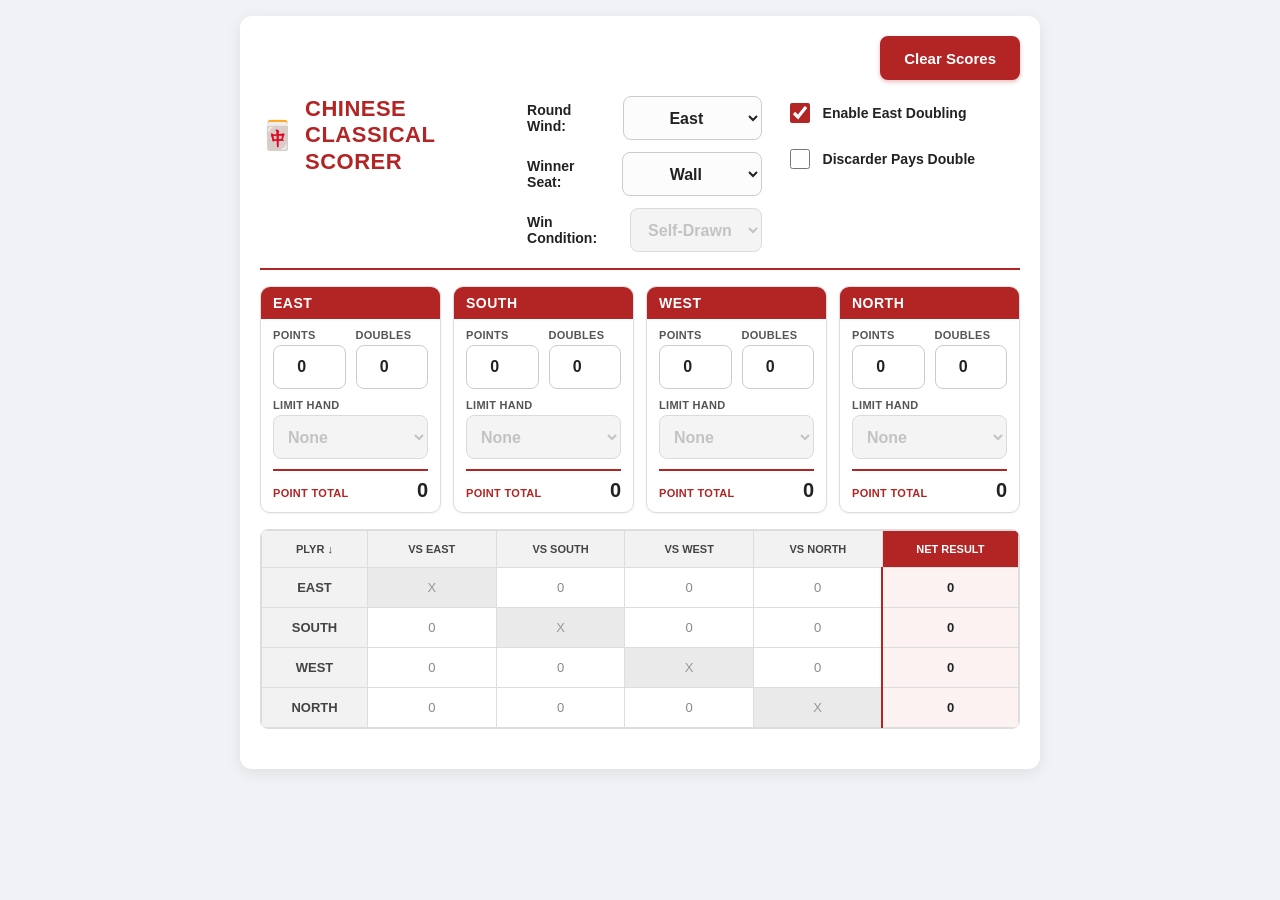
==== chinese_classical_scoring_worksheet_dynamic.html @ 3f1a3c1c "Win Condition: always visible, uniform size, enabled only with a winner - The Win Condition select i" ====
<!DOCTYPE html>
<html lang="en">
<head>
    <meta charset="UTF-8">
    <meta name="viewport" content="width=device-width, initial-scale=1.0, viewport-fit=cover">
    <title>Chinese Classical Mahjong Scorer</title>
    <style>
    *, *:before, *:after {
        box-sizing: border-box;
    }

    body {
        font-family: -apple-system, BlinkMacSystemFont, 'Segoe UI', Roboto, Helvetica, Arial, sans-serif;
        margin: 0;
        padding: clamp(8px, 3vw, 16px);
        color: #222;
        background-color: #f0f2f5;
        -webkit-text-size-adjust: 100%;
    }

    /* Fluid container */
    .app-container {
        max-width: 800px;
        margin: 0 auto;
        background: #fff;
        padding: clamp(12px, 4vw, 20px);
        border-radius: 12px;
        box-shadow: 0 4px 16px rgba(0,0,0,0.08);
    }

    .header {
        display: flex;
        flex-direction: column;
        border-bottom: 2px solid #b32424;
        padding-bottom: 16px;
        margin-bottom: 16px;
    }

    .title-grid-table {
        display: flex;
        align-items: center;
        margin-bottom: 16px;
    }

    .title-icon {
        font-size: 28px;
        padding-right: 10px;
        line-height: 1;
    }

    .title-line1 {
        font-size: clamp(18px, 5vw, 22px);
        color: #b32424;
        text-transform: uppercase;
        letter-spacing: 0.5px;
        font-weight: 800;
        line-height: 1.2;
    }

    .meta-inputs {
        display: grid;
        grid-template-columns: 1fr;
        gap: 16px;
        font-size: 14px;
        font-weight: bold;
    }

    .meta-group {
        display: flex;
        flex-direction: column;
        gap: 12px;
    }

    .meta-item {
        display: flex;
        align-items: center;
        justify-content: space-between;
        gap: 10px;
    }

    .meta-checkbox-label {
        display: flex;
        align-items: center;
        gap: 10px;
        cursor: pointer;
        user-select: none;
        padding: 4px 0;
    }
    
    /* Enlarge checkboxes for mobile touch */
    input[type="checkbox"] {
        width: 20px;
        height: 20px;
        accent-color: #b32424;
    }

    /* 44px min-height for iOS touch targets */
    .meta-select {
        border: 1px solid #ccc;
        width: 140px;
        height: 44px;
        background: #fcfcfc;
        font-weight: bold;
        text-align: center;
        font-size: 16px; /* 16px prevents iOS auto-zoom */
        border-radius: 8px;
        color: #222;
    }

    .meta-select:disabled { background: #f0f0f0; color: #aaa; cursor: not-allowed; }

    .hidden-element {
        display: none !important;
    }

    /* Per-seat scoring groups (mini points + doubles + limit hand) */
    .scores-container {
        display: grid;
        grid-template-columns: 1fr;   /* phones: one card per row */
        gap: 12px;
        margin-bottom: 16px;
    }

    .seat-scorer {
        background: #fff;
        border: 1px solid #ddd;
        border-radius: 10px;
        overflow: hidden;
        box-shadow: 0 1px 3px rgba(0,0,0,0.05);
    }

    .seat-scorer-head {
        background: #b32424;
        color: #fff;
        font-weight: 800;
        text-transform: uppercase;
        letter-spacing: 0.5px;
        font-size: 14px;
        padding: 8px 12px;
    }
    .seat-scorer.is-winner .seat-scorer-head { background: #8a1a1a; }
    .seat-scorer.is-winner .seat-scorer-head::after {
        content: " \1F3C6 WINNER";
        font-size: 11px;
        font-weight: 700;
        opacity: 0.9;
    }

    .seat-body {
        padding: 10px 12px;
        display: flex;
        flex-direction: column;
        gap: 10px;
    }

    .fields-row { display: flex; gap: 10px; }
    .fields-row .seat-field { flex: 1; }

    .seat-field { display: flex; flex-direction: column; gap: 4px; }
    .seat-field label {
        font-size: 11px;
        font-weight: bold;
        text-transform: uppercase;
        color: #555;
        letter-spacing: 0.3px;
    }

    .num-input, .num-select {
        height: 44px;
        border: 1px solid #ccc;
        border-radius: 8px;
        background: #fff;
        font-size: 16px; /* 16px+ prevents iOS auto-zoom */
        font-weight: bold;
        color: #222;
        padding: 0 10px;
        width: 100%;
    }
    .num-input { text-align: center; }
    .num-select:disabled { background: #f0f0f0; color: #aaa; cursor: not-allowed; }

    .seat-total {
        display: flex;
        justify-content: space-between;
        align-items: baseline;
        border-top: 2px solid #b32424;
        padding-top: 8px;
    }
    .seat-total span {
        font-size: 11px;
        font-weight: bold;
        text-transform: uppercase;
        color: #b32424;
        letter-spacing: 0.3px;
    }
    .seat-total strong { font-size: 20px; color: #222; }
    .seat-total strong.capped { color: #b32424; }

    /* Table responsive wrapper */
    .table-responsive {
        width: 100%;
        overflow-x: auto;
        -webkit-overflow-scrolling: touch;
        margin-bottom: 20px;
        border-radius: 8px;
        border: 1px solid #ddd;
    }

    table {
        width: 100%;
        min-width: 360px; /* Ensures it doesn't crush too small on tiny phones */
        border-collapse: collapse;
        font-size: 13px;
    }

    th, td {
        border: 1px solid #ddd;
        text-align: center;
        padding: 12px 4px;
    }

    th {
        background-color: #f2f2f2;
        font-weight: bold;
        color: #444;
        font-size: 11px;
        text-transform: uppercase;
    }

    td:first-child {
        background-color: #f2f2f2;
        font-weight: bold;
        width: 14%;
        color: #444;
    }

    .pay-col { width: 17%; }

    .net-col {
        background-color: #fdf2f2;
        font-weight: bold;
        width: 18%;
        border-left: 2px solid #b32424;
    }

    th.net-col {
        background-color: #b32424 !important;
        color: #fff;
        border-left: none;
    }

    .diagonal {
        background-color: #eaeaea !important;
        color: #999;
    }

    .pos-val { color: #2e7d32; font-weight: bold; }
    .neg-val { color: #c62828; font-weight: bold; }
    .zero-val { color: #888; }

    .action-bar {
        display: flex;
        justify-content: flex-end;
        margin-bottom: 16px;
    }

    .btn {
        background: #b32424;
        color: #fff;
        border: none;
        padding: 0 24px;
        height: 44px;
        font-weight: bold;
        border-radius: 8px;
        cursor: pointer;
        font-size: 15px;
        box-shadow: 0 2px 4px rgba(179, 36, 36, 0.3);
    }
    .btn:active { background: #911d1d; transform: translateY(1px); }

    /* Phone: turn the payout matrix into stacked per-player cards */
    @media (max-width: 560px) {
        .table-responsive {
            overflow-x: visible;
            border: none;
            border-radius: 0;
            margin-bottom: 16px;
        }

        table { display: block; min-width: 0; border: none; font-size: 15px; }
        thead { display: none; }
        tbody { display: block; }

        tr {
            display: block;
            background: #fff;
            border: 1px solid #ddd;
            border-radius: 10px;
            margin-bottom: 14px;
            overflow: hidden;
            box-shadow: 0 1px 3px rgba(0,0,0,0.05);
        }

        /* Player name becomes the card header */
        td.player-name {
            display: block;
            width: 100%;
            text-align: left;
            background-color: #b32424;
            color: #fff;
            font-size: 15px;
            font-weight: 800;
            text-transform: uppercase;
            letter-spacing: 0.5px;
            padding: 10px 14px;
        }
        td.player-name::before { content: none; }

        /* Each value: label on the left, amount on the right */
        td {
            display: flex;
            justify-content: space-between;
            align-items: baseline;
            gap: 12px;
            width: 100%;
            text-align: right;
            padding: 11px 14px;
            border: none;
            border-bottom: 1px solid #eee;
            font-size: 16px;
            font-weight: bold;
        }
        td::before {
            content: attr(data-label);
            color: #666;
            font-weight: bold;
            text-transform: uppercase;
            font-size: 12px;
            letter-spacing: 0.3px;
            text-align: left;
        }

        /* The self/diagonal "X" cell adds no info in card view */
        td.diagonal { display: none; }

        /* Emphasize the NET row at the bottom of each card */
        td.net-col {
            width: 100%;
            background-color: #fdf2f2;
            border-left: none;
            border-bottom: none;
            border-top: 2px solid #b32424;
            font-size: 18px;
        }
        td.net-col::before { color: #b32424; }
    }

    /* Desktop overrides */
    @media (min-width: 650px) {
        .meta-inputs { grid-template-columns: 1fr 1fr; gap: 24px; }
        .scores-container { grid-template-columns: 1fr 1fr; }
        .header { flex-direction: row; align-items: flex-start; }
        .title-grid-table { margin-bottom: 0; }
    }

    /* Wide screens: all four seat scorers in one row */
    @media (min-width: 1000px) {
        .scores-container { grid-template-columns: repeat(4, 1fr); }
    }
    </style>
</head>
<body>

<div class="app-container">
    <div class="action-bar">
        <button class="btn" onclick="resetForm()">Clear Scores</button>
    </div>

    <div class="header">
        <div class="title-grid-table">
            <div class="title-icon">🀄</div>
            <div class="title-line1">Chinese Classical<br>Scorer</div>
        </div>
        
        <div class="meta-inputs">
            <!-- Selectors -->
            <div class="meta-group">
                <div class="meta-item">Round Wind:
                    <select class="meta-select" id="round-wind" onchange="calculateScores()">
                        <option value="EAST">East</option>
                        <option value="SOUTH">South</option>
                        <option value="WEST">West</option>
                        <option value="NORTH">North</option>
                    </select>
                </div>
                <div class="meta-item">Winner Seat:
                    <select class="meta-select" id="winner-seat" onchange="handleWinnerChange()">
                        <option value="NONE">Wall</option>
                        <option value="EAST">East</option>
                        <option value="SOUTH">South</option>
                        <option value="WEST">West</option>
                        <option value="NORTH">North</option>
                    </select>
                </div>
                <div class="meta-item" id="wincond-container">Win Condition:
                    <select class="meta-select" id="win-condition" onchange="calculateScores()" disabled>
                        <!-- Populated by JS: Self-Drawn + each possible discarder -->
                    </select>
                </div>
            </div>

            <!-- Rules Customizers -->
            <div class="meta-group">
                <label class="meta-checkbox-label">
                    <input type="checkbox" id="rule-east-doubling" checked onchange="calculateScores()">
                    Enable East Doubling
                </label>
                <label class="meta-checkbox-label">
                    <input type="checkbox" id="rule-discarder-pays-double" onchange="calculateScores()">
                    Discarder Pays Double
                </label>
            </div>
        </div>
    </div>
    
    <div class="scores-container">
        <!-- One scoring group per seat. Enter Points + Doubles, or pick a Limit Hand
             (winner only). Point Total is computed per Chinese Classical rules. -->
        <div class="seat-scorer" id="scorer-EAST">
            <div class="seat-scorer-head">EAST</div>
            <div class="seat-body">
                <div class="fields-row">
                    <div class="seat-field">
                        <label for="mini-EAST">Points</label>
                        <input type="number" class="num-input" id="mini-EAST" value="0" min="0" inputmode="numeric" oninput="calculateScores()" onfocus="this.select()">
                    </div>
                    <div class="seat-field">
                        <label for="doubles-EAST">Doubles</label>
                        <input type="number" class="num-input" id="doubles-EAST" value="0" min="0" max="10" inputmode="numeric" oninput="calculateScores()" onfocus="this.select()">
                    </div>
                </div>
                <div class="seat-field">
                    <label for="limit-EAST">Limit Hand</label>
                    <select class="num-select" id="limit-EAST" onchange="calculateScores()" disabled>
                        <option value="0">None</option>
                        <option value="150">Blessing of Earth (150)</option>
                        <option value="300">Blessing of Heaven (300)</option>
                        <option value="300">Three Big Dragons (300)</option>
                        <option value="300">Thirteen Orphans (300)</option>
                        <option value="300">Four Big Winds (300)</option>
                        <option value="300">Nine Gates (300)</option>
                    </select>
                </div>
                <div class="seat-total"><span>Point Total</span><strong id="total-EAST">0</strong></div>
            </div>
        </div>

        <div class="seat-scorer" id="scorer-SOUTH">
            <div class="seat-scorer-head">SOUTH</div>
            <div class="seat-body">
                <div class="fields-row">
                    <div class="seat-field">
                        <label for="mini-SOUTH">Points</label>
                        <input type="number" class="num-input" id="mini-SOUTH" value="0" min="0" inputmode="numeric" oninput="calculateScores()" onfocus="this.select()">
                    </div>
                    <div class="seat-field">
                        <label for="doubles-SOUTH">Doubles</label>
                        <input type="number" class="num-input" id="doubles-SOUTH" value="0" min="0" max="10" inputmode="numeric" oninput="calculateScores()" onfocus="this.select()">
                    </div>
                </div>
                <div class="seat-field">
                    <label for="limit-SOUTH">Limit Hand</label>
                    <select class="num-select" id="limit-SOUTH" onchange="calculateScores()" disabled>
                        <option value="0">None</option>
                        <option value="150">Blessing of Earth (150)</option>
                        <option value="300">Blessing of Heaven (300)</option>
                        <option value="300">Three Big Dragons (300)</option>
                        <option value="300">Thirteen Orphans (300)</option>
                        <option value="300">Four Big Winds (300)</option>
                        <option value="300">Nine Gates (300)</option>
                    </select>
                </div>
                <div class="seat-total"><span>Point Total</span><strong id="total-SOUTH">0</strong></div>
            </div>
        </div>

        <div class="seat-scorer" id="scorer-WEST">
            <div class="seat-scorer-head">WEST</div>
            <div class="seat-body">
                <div class="fields-row">
                    <div class="seat-field">
                        <label for="mini-WEST">Points</label>
                        <input type="number" class="num-input" id="mini-WEST" value="0" min="0" inputmode="numeric" oninput="calculateScores()" onfocus="this.select()">
                    </div>
                    <div class="seat-field">
                        <label for="doubles-WEST">Doubles</label>
                        <input type="number" class="num-input" id="doubles-WEST" value="0" min="0" max="10" inputmode="numeric" oninput="calculateScores()" onfocus="this.select()">
                    </div>
                </div>
                <div class="seat-field">
                    <label for="limit-WEST">Limit Hand</label>
                    <select class="num-select" id="limit-WEST" onchange="calculateScores()" disabled>
                        <option value="0">None</option>
                        <option value="150">Blessing of Earth (150)</option>
                        <option value="300">Blessing of Heaven (300)</option>
                        <option value="300">Three Big Dragons (300)</option>
                        <option value="300">Thirteen Orphans (300)</option>
                        <option value="300">Four Big Winds (300)</option>
                        <option value="300">Nine Gates (300)</option>
                    </select>
                </div>
                <div class="seat-total"><span>Point Total</span><strong id="total-WEST">0</strong></div>
            </div>
        </div>

        <div class="seat-scorer" id="scorer-NORTH">
            <div class="seat-scorer-head">NORTH</div>
            <div class="seat-body">
                <div class="fields-row">
                    <div class="seat-field">
                        <label for="mini-NORTH">Points</label>
                        <input type="number" class="num-input" id="mini-NORTH" value="0" min="0" inputmode="numeric" oninput="calculateScores()" onfocus="this.select()">
                    </div>
                    <div class="seat-field">
                        <label for="doubles-NORTH">Doubles</label>
                        <input type="number" class="num-input" id="doubles-NORTH" value="0" min="0" max="10" inputmode="numeric" oninput="calculateScores()" onfocus="this.select()">
                    </div>
                </div>
                <div class="seat-field">
                    <label for="limit-NORTH">Limit Hand</label>
                    <select class="num-select" id="limit-NORTH" onchange="calculateScores()" disabled>
                        <option value="0">None</option>
                        <option value="150">Blessing of Earth (150)</option>
                        <option value="300">Blessing of Heaven (300)</option>
                        <option value="300">Three Big Dragons (300)</option>
                        <option value="300">Thirteen Orphans (300)</option>
                        <option value="300">Four Big Winds (300)</option>
                        <option value="300">Nine Gates (300)</option>
                    </select>
                </div>
                <div class="seat-total"><span>Point Total</span><strong id="total-NORTH">0</strong></div>
            </div>
        </div>
    </div>

    <div class="table-responsive">
        <table>
            <thead>
            <tr>
                <th>Plyr ↓</th>
                <th class="pay-col">vs EAST</th>
                <th class="pay-col">vs SOUTH</th>
                <th class="pay-col">vs WEST</th>
                <th class="pay-col">vs NORTH</th>
                <th class="net-col">NET RESULT</th>
            </tr>
            </thead>
            <tbody>
            <tr id="row-EAST">
                <td class="player-name">EAST</td>
                <td class="diagonal" data-label="vs East">X</td>
                <td id="cell-EAST-SOUTH" data-label="vs South">0</td>
                <td id="cell-EAST-WEST" data-label="vs West">0</td>
                <td id="cell-EAST-NORTH" data-label="vs North">0</td>
                <td class="net-col" id="net-EAST" data-label="Net Result">0</td>
            </tr>
            <tr id="row-SOUTH">
                <td class="player-name">SOUTH</td>
                <td id="cell-SOUTH-EAST" data-label="vs East">0</td>
                <td class="diagonal" data-label="vs South">X</td>
                <td id="cell-SOUTH-WEST" data-label="vs West">0</td>
                <td id="cell-SOUTH-NORTH" data-label="vs North">0</td>
                <td class="net-col" id="net-SOUTH" data-label="Net Result">0</td>
            </tr>
            <tr id="row-WEST">
                <td class="player-name">WEST</td>
                <td id="cell-WEST-EAST" data-label="vs East">0</td>
                <td id="cell-WEST-SOUTH" data-label="vs South">0</td>
                <td class="diagonal" data-label="vs West">X</td>
                <td id="cell-WEST-NORTH" data-label="vs North">0</td>
                <td class="net-col" id="net-WEST" data-label="Net Result">0</td>
            </tr>
            <tr id="row-NORTH">
                <td class="player-name">NORTH</td>
                <td id="cell-NORTH-EAST" data-label="vs East">0</td>
                <td id="cell-NORTH-SOUTH" data-label="vs South">0</td>
                <td id="cell-NORTH-WEST" data-label="vs West">0</td>
                <td class="diagonal" data-label="vs North">X</td>
                <td class="net-col" id="net-NORTH" data-label="Net Result">0</td>
            </tr>
            </tbody>
        </table>
    </div>
</div>

<script>
const seats = ['EAST', 'SOUTH', 'WEST', 'NORTH'];

// --- Chinese Classical scoring ---------------------------------------------
// Source: mahjong_reference_compendium_6.html, "Scoring Reference Sheet".
//   Point Total = Points x 2^Doubles               (5a)
//   Point Total = Limit Points + Points             (5b, limit hands)
//   Point Limit cap: 1000 for East, 500 for others (6)
// All hand points (base win, bonuses, etc.) are tallied by hand into the Points box.

function intVal(id) {
    return parseInt(document.getElementById(id).value) || 0;
}

// Returns { total, capped } — the seat's final Point Total fed into settlement.
function computePointTotal(seat, winner) {
    const points = intVal(`mini-${seat}`);
    const doubles = intVal(`doubles-${seat}`);
    const limitPts = (seat === winner) ? intVal(`limit-${seat}`) : 0;

    let total = (limitPts > 0)
        ? limitPts + points                // 5b
        : points * Math.pow(2, doubles);   // 5a

    const cap = (seat === 'EAST') ? 1000 : 500; // rule 6
    const capped = total > cap;
    return { total: Math.min(total, cap), capped: capped };
}

// The Limit Hand dropdown is available only for the winning seat.
function updateWinnerScoringUI() {
    const winner = document.getElementById('winner-seat').value;
    seats.forEach(seat => {
        const limitSel = document.getElementById(`limit-${seat}`);
        const scorer = document.getElementById(`scorer-${seat}`);
        if (seat === winner) {
            limitSel.disabled = false;
            scorer.classList.add('is-winner');
        } else {
            limitSel.disabled = true;
            limitSel.value = '0';
            scorer.classList.remove('is-winner');
        }
    });
}

// Win Condition options: Self-Drawn, or a discard by any seat except the winner.
// Always visible and the same size as the selects above it; only selectable
// once a winner has been chosen.
function updateWinConditionDropdown() {
    const winner = document.getElementById('winner-seat').value;
    const select = document.getElementById('win-condition');
    const current = select.value;
    select.innerHTML = '';

    const sd = document.createElement('option');
    sd.value = 'SELFDRAW';
    sd.innerText = 'Self-Drawn';
    select.appendChild(sd);

    if (winner !== 'NONE') {
        seats.forEach(seat => {
            if (seat !== winner) {
                const opt = document.createElement('option');
                opt.value = seat;
                opt.innerText = seat.charAt(0) + seat.slice(1).toLowerCase() + ' Discarded';
                select.appendChild(opt);
            }
        });
    }

    // Keep the prior choice if still valid, otherwise default to Self-Drawn.
    const valid = Array.prototype.some.call(select.options, o => o.value === current);
    select.value = valid ? current : 'SELFDRAW';

    // Selectable only when there is a winner.
    select.disabled = (winner === 'NONE');
}

function handleWinnerChange() {
    updateWinnerScoringUI();
    updateWinConditionDropdown();
    calculateScores();
}

function calculateScores() {
    const winner = document.getElementById('winner-seat').value;

    // Win Condition encodes both the win type and (for a discard win) the discarder.
    const winCondition = (winner === 'NONE') ? 'SELFDRAW' : document.getElementById('win-condition').value;
    const isSelfDraw = (winCondition === 'SELFDRAW');
    const discarder = isSelfDraw ? '' : winCondition;

    const eastDoublingEnabled = document.getElementById('rule-east-doubling').checked;
    const discarderPaysDoubleEnabled = document.getElementById('rule-discarder-pays-double').checked;

    // Each seat's Point Total is computed from its mini points / doubles / limit hand,
    // then used by the settlement matrix exactly as the raw score was before.
    const baseScores = {};
    seats.forEach(seat => {
        const { total, capped } = computePointTotal(seat, winner);
        baseScores[seat] = total;

        const totalEl = document.getElementById(`total-${seat}`);
        if (totalEl) {
            totalEl.innerText = total;
            totalEl.classList.toggle('capped', capped);
            totalEl.title = capped ? 'Capped at the point limit' : '';
        }
    });

    const matrix = {
        EAST:  { EAST: 0, SOUTH: 0, WEST: 0, NORTH: 0 },
        SOUTH: { EAST: 0, SOUTH: 0, WEST: 0, NORTH: 0 },
        WEST:  { EAST: 0, SOUTH: 0, WEST: 0, NORTH: 0 },
        NORTH: { EAST: 0, SOUTH: 0, WEST: 0, NORTH: 0 }
    };

    seats.forEach(p1 => {
        seats.forEach(p2 => {
            if (p1 === p2) return; 
            if (p1 === winner) return; 

            // Scenario A: P2 is the Winner
            if (p2 === winner) {
                let baseWinValue = baseScores[winner];
                
                if (isSelfDraw) {
                    let payout = baseWinValue;
                    if (eastDoublingEnabled && (p1 === 'EAST' || p2 === 'EAST')) {
                        payout *= 2;
                    }
                    matrix[p1][p2] = -payout;
                    matrix[p2][p1] = payout;
                } else {
                    if (discarderPaysDoubleEnabled) {
                        if (p1 === discarder) {
                            let payout = baseWinValue * 2;
                            if (eastDoublingEnabled && (p1 === 'EAST' || p2 === 'EAST')) {
                                payout *= 2; 
                            }
                            matrix[p1][p2] = -payout;
                            matrix[p2][p1] = payout;
                        } else {
                            matrix[p1][p2] = 0;
                        }
                    } else {
                        let payout = baseWinValue;
                        if (eastDoublingEnabled && (p1 === 'EAST' || p2 === 'EAST')) {
                            payout *= 2;
                        }
                        matrix[p1][p2] = -payout;
                        matrix[p2][p1] = payout;
                    }
                }
            } 
            
            // Scenario B: Both are Non-Winners
            else if (p2 !== winner) {
                if (baseScores[p1] > baseScores[p2]) {
                    let diff = baseScores[p1] - baseScores[p2];
                    if (eastDoublingEnabled && (p1 === 'EAST' || p2 === 'EAST')) {
                        diff *= 2;
                    }
                    matrix[p1][p2] = diff;
                    matrix[p2][p1] = -diff;
                }
            }
        });
    });

    // Render Matrix values
    seats.forEach(p1 => {
        let netResult = 0;
        seats.forEach(p2 => {
            if (p1 === p2) return;
            
            const cellValue = matrix[p1][p2];
            netResult += cellValue;
            
            const cellElement = document.getElementById(`cell-${p1}-${p2}`);
            if (cellElement) {
                cellElement.innerText = cellValue > 0 ? `+${cellValue}` : cellValue;
                
                cellElement.className = '';
                if (cellValue > 0) cellElement.classList.add('pos-val');
                else if (cellValue < 0) cellElement.classList.add('neg-val');
                else cellElement.classList.add('zero-val');
            }
        });

        const netElement = document.getElementById(`net-${p1}`);
        if (netElement) {
            netElement.innerText = netResult > 0 ? `+${netResult}` : netResult;
            netElement.className = 'net-col';
            if (netResult > 0) netElement.classList.add('pos-val');
            else if (netResult < 0) netElement.classList.add('neg-val');
        }
    });
}

function resetForm() {
    document.getElementById('winner-seat').value = 'NONE';
    document.getElementById('rule-discarder-pays-double').checked = false;
    document.getElementById('rule-east-doubling').checked = true;

    seats.forEach(seat => {
        document.getElementById(`mini-${seat}`).value = 0;
        document.getElementById(`doubles-${seat}`).value = 0;
        document.getElementById(`limit-${seat}`).value = '0';
    });

    updateWinnerScoringUI();
    updateWinConditionDropdown();
    calculateScores();
    window.scrollTo({ top: 0, behavior: 'smooth' });
}

window.onload = function() {
    updateWinnerScoringUI();
    updateWinConditionDropdown();
    calculateScores();
};
</script>

</body>
</html>
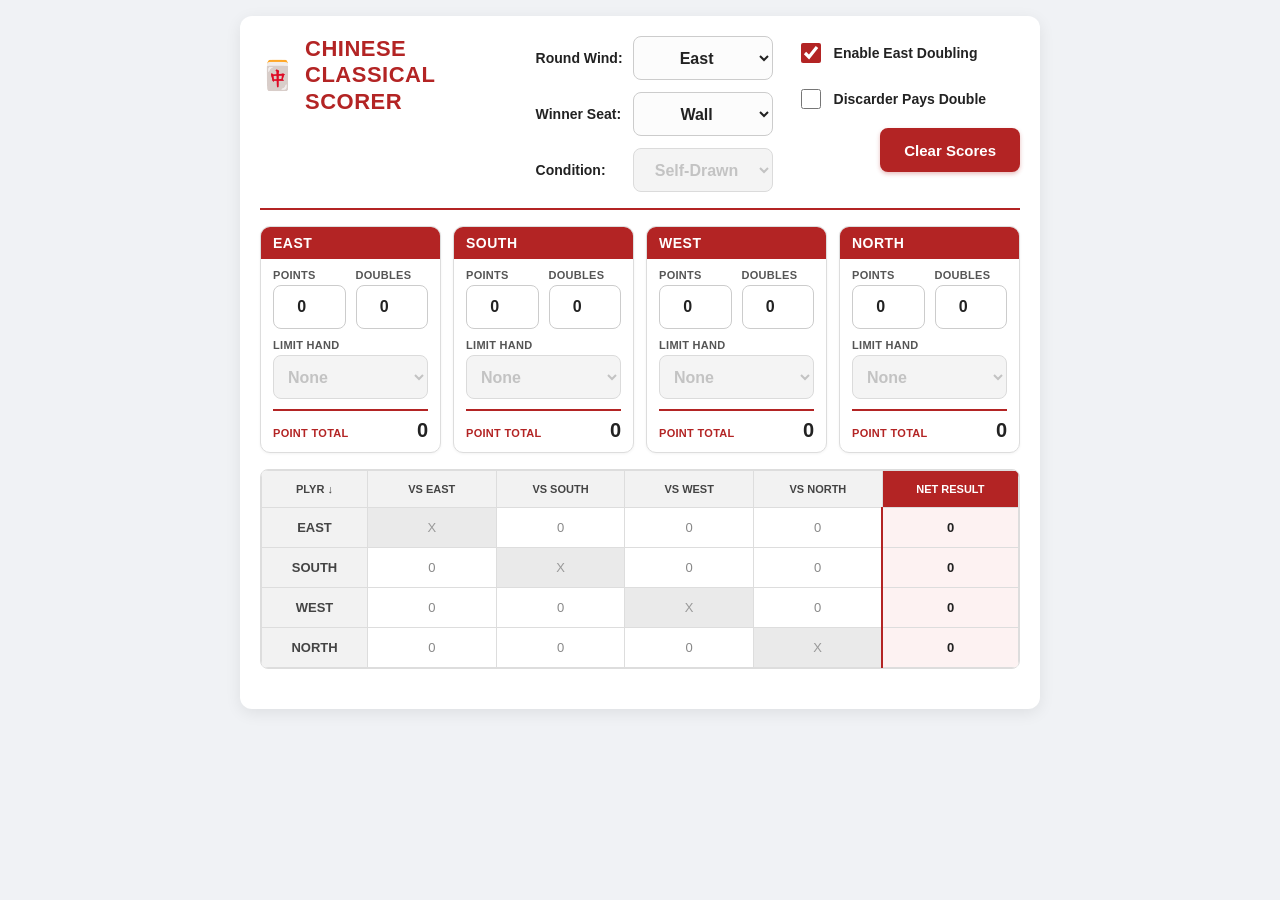
==== commit a1fb1b2a: "tweaked the header layout" ====
--- a/chinese_classical_scoring_worksheet_dynamic.html
+++ b/chinese_classical_scoring_worksheet_dynamic.html
@@ -372,10 +372,6 @@
 <body>
 
 <div class="app-container">
-    <div class="action-bar">
-        <button class="btn" onclick="resetForm()">Clear Scores</button>
-    </div>
-
     <div class="header">
         <div class="title-grid-table">
             <div class="title-icon">🀄</div>
@@ -385,7 +381,7 @@
         <div class="meta-inputs">
             <!-- Selectors -->
             <div class="meta-group">
-                <div class="meta-item">Round Wind:
+                <div class="meta-item"><span style="white-space: nowrap">Round Wind:</span>
                     <select class="meta-select" id="round-wind" onchange="calculateScores()">
                         <option value="EAST">East</option>
                         <option value="SOUTH">South</option>
@@ -393,7 +389,7 @@
                         <option value="NORTH">North</option>
                     </select>
                 </div>
-                <div class="meta-item">Winner Seat:
+                <div class="meta-item"><span style="white-space: nowrap">Winner Seat:</span>
                     <select class="meta-select" id="winner-seat" onchange="handleWinnerChange()">
                         <option value="NONE">Wall</option>
                         <option value="EAST">East</option>
@@ -402,7 +398,7 @@
                         <option value="NORTH">North</option>
                     </select>
                 </div>
-                <div class="meta-item" id="wincond-container">Win Condition:
+                <div class="meta-item" id="wincond-container"><span style="white-space: nowrap">Condition:</span>
                     <select class="meta-select" id="win-condition" onchange="calculateScores()" disabled>
                         <!-- Populated by JS: Self-Drawn + each possible discarder -->
                     </select>
@@ -419,6 +415,9 @@
                     <input type="checkbox" id="rule-discarder-pays-double" onchange="calculateScores()">
                     Discarder Pays Double
                 </label>
+                <div class="action-bar">
+                    <button class="btn" onclick="resetForm()">Clear Scores</button>
+                </div>
             </div>
         </div>
     </div>
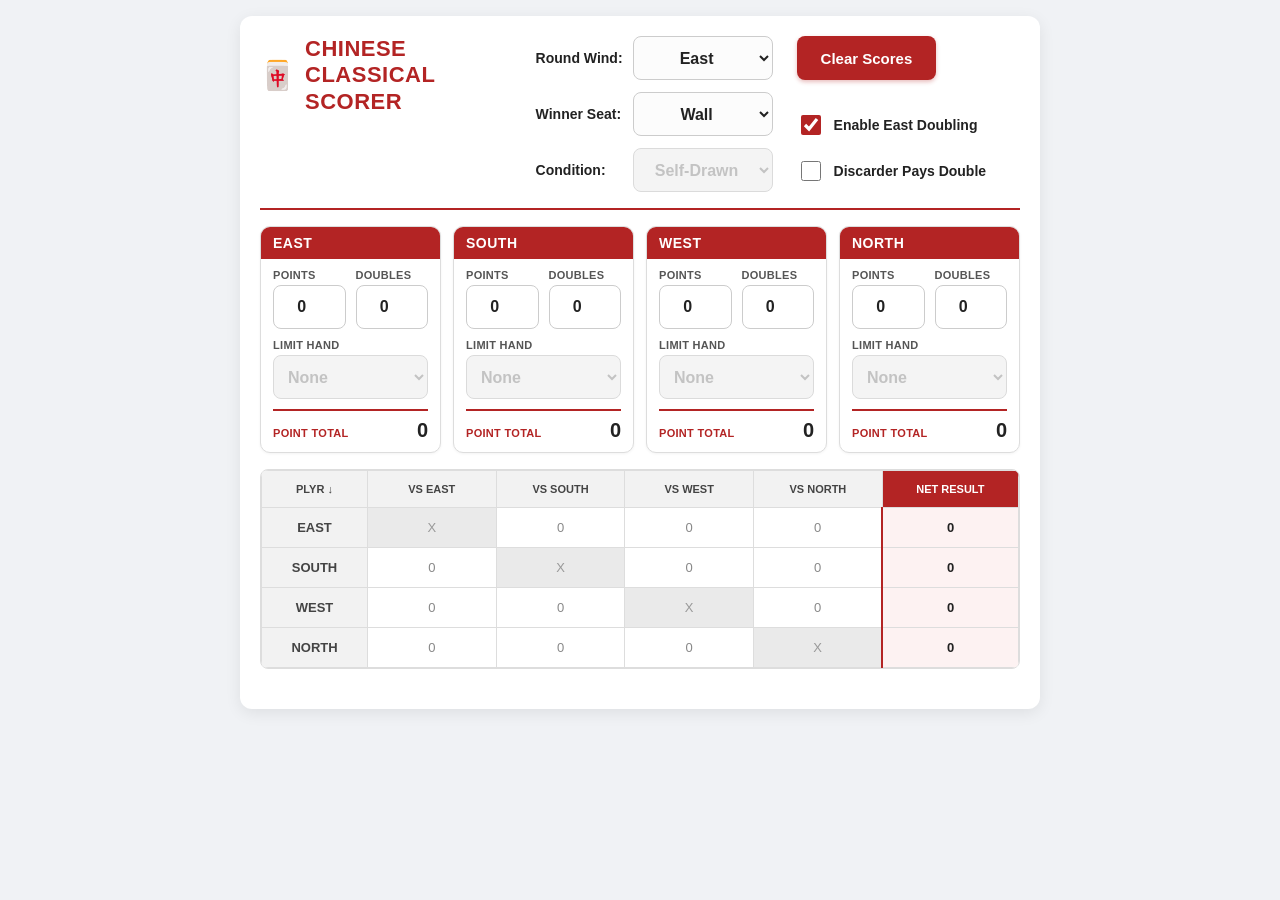
==== commit e6a23c59: "tweaked the header layout" ====
--- a/chinese_classical_scoring_worksheet_dynamic.html
+++ b/chinese_classical_scoring_worksheet_dynamic.html
@@ -260,7 +260,7 @@
 
     .action-bar {
         display: flex;
-        justify-content: flex-end;
+        justify-content: flex-start;
         margin-bottom: 16px;
     }
 
@@ -407,6 +407,9 @@
 
             <!-- Rules Customizers -->
             <div class="meta-group">
+                <div class="action-bar">
+                    <button class="btn" onclick="resetForm()">Clear Scores</button>
+                </div>
                 <label class="meta-checkbox-label">
                     <input type="checkbox" id="rule-east-doubling" checked onchange="calculateScores()">
                     Enable East Doubling
@@ -415,9 +418,6 @@
                     <input type="checkbox" id="rule-discarder-pays-double" onchange="calculateScores()">
                     Discarder Pays Double
                 </label>
-                <div class="action-bar">
-                    <button class="btn" onclick="resetForm()">Clear Scores</button>
-                </div>
             </div>
         </div>
     </div>
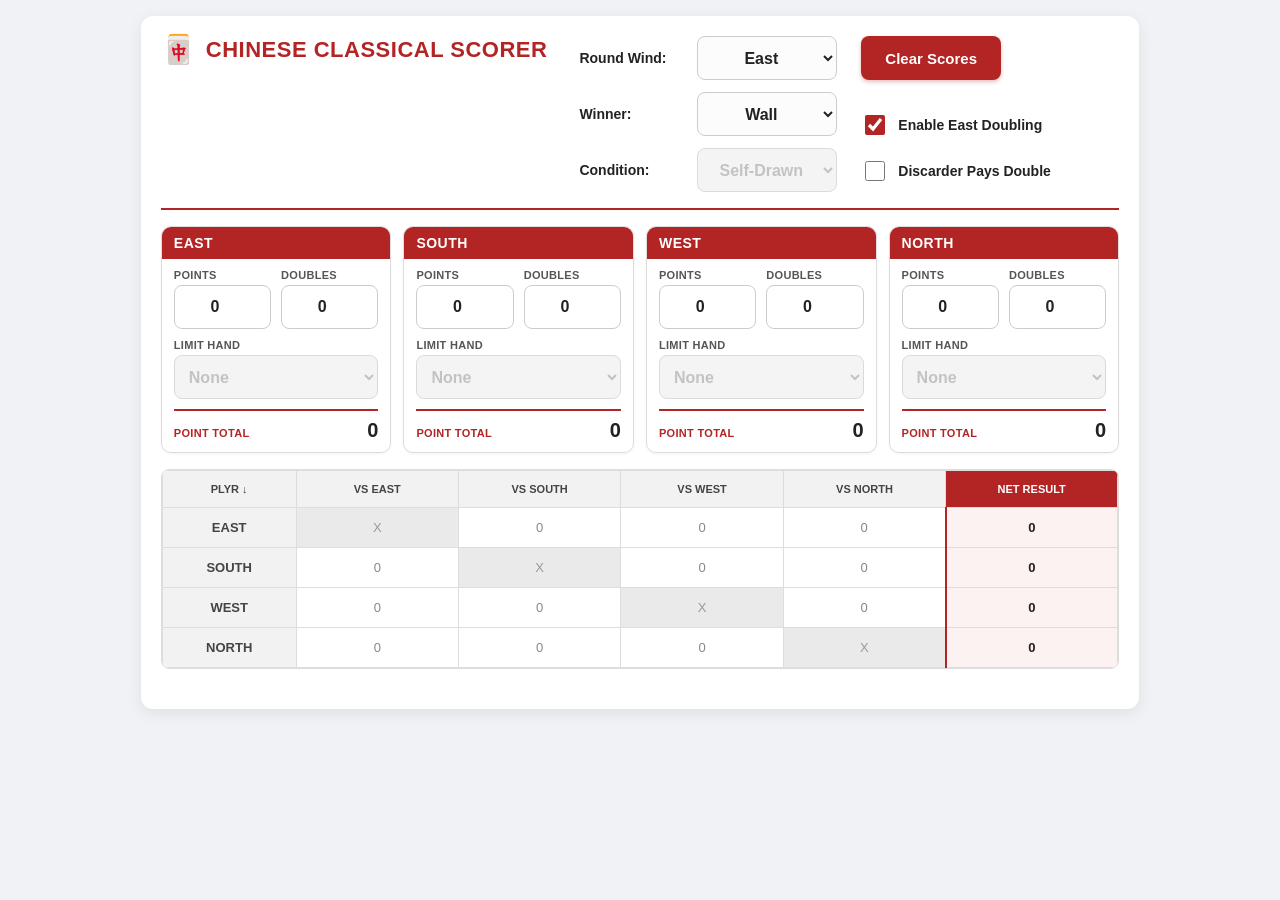
==== commit 9afc9828: "tweaked the header layout" ====
--- a/chinese_classical_scoring_worksheet_dynamic.html
+++ b/chinese_classical_scoring_worksheet_dynamic.html
@@ -20,7 +20,7 @@
 
     /* Fluid container */
     .app-container {
-        max-width: 800px;
+        max-width: 80%;
         margin: 0 auto;
         background: #fff;
         padding: clamp(12px, 4vw, 20px);
@@ -31,6 +31,8 @@
     .header {
         display: flex;
         flex-direction: column;
+        flex-wrap: wrap;
+        gap: 16px;
         border-bottom: 2px solid #b32424;
         padding-bottom: 16px;
         margin-bottom: 16px;
@@ -39,7 +41,6 @@
     .title-grid-table {
         display: flex;
         align-items: center;
-        margin-bottom: 16px;
     }
 
     .title-icon {
@@ -357,10 +358,10 @@
 
     /* Desktop overrides */
     @media (min-width: 650px) {
-        .meta-inputs { grid-template-columns: 1fr 1fr; gap: 24px; }
+        .meta-inputs { grid-template-columns: 1fr 1fr; gap: 24px; flex: 1 1 360px; max-width: 560px; }
         .scores-container { grid-template-columns: 1fr 1fr; }
-        .header { flex-direction: row; align-items: flex-start; }
-        .title-grid-table { margin-bottom: 0; }
+        .header { flex-direction: row; align-items: flex-start; justify-content: space-between; gap: 24px 32px; }
+        .title-grid-table { flex: 0 0 auto; }
     }
 
     /* Wide screens: all four seat scorers in one row */
@@ -375,7 +376,7 @@
     <div class="header">
         <div class="title-grid-table">
             <div class="title-icon">🀄</div>
-            <div class="title-line1">Chinese Classical<br>Scorer</div>
+            <div class="title-line1">Chinese Classical Scorer</div>
         </div>
         
         <div class="meta-inputs">
@@ -389,7 +390,7 @@
                         <option value="NORTH">North</option>
                     </select>
                 </div>
-                <div class="meta-item"><span style="white-space: nowrap">Winner Seat:</span>
+                <div class="meta-item"><span style="white-space: nowrap">Winner:</span>
                     <select class="meta-select" id="winner-seat" onchange="handleWinnerChange()">
                         <option value="NONE">Wall</option>
                         <option value="EAST">East</option>
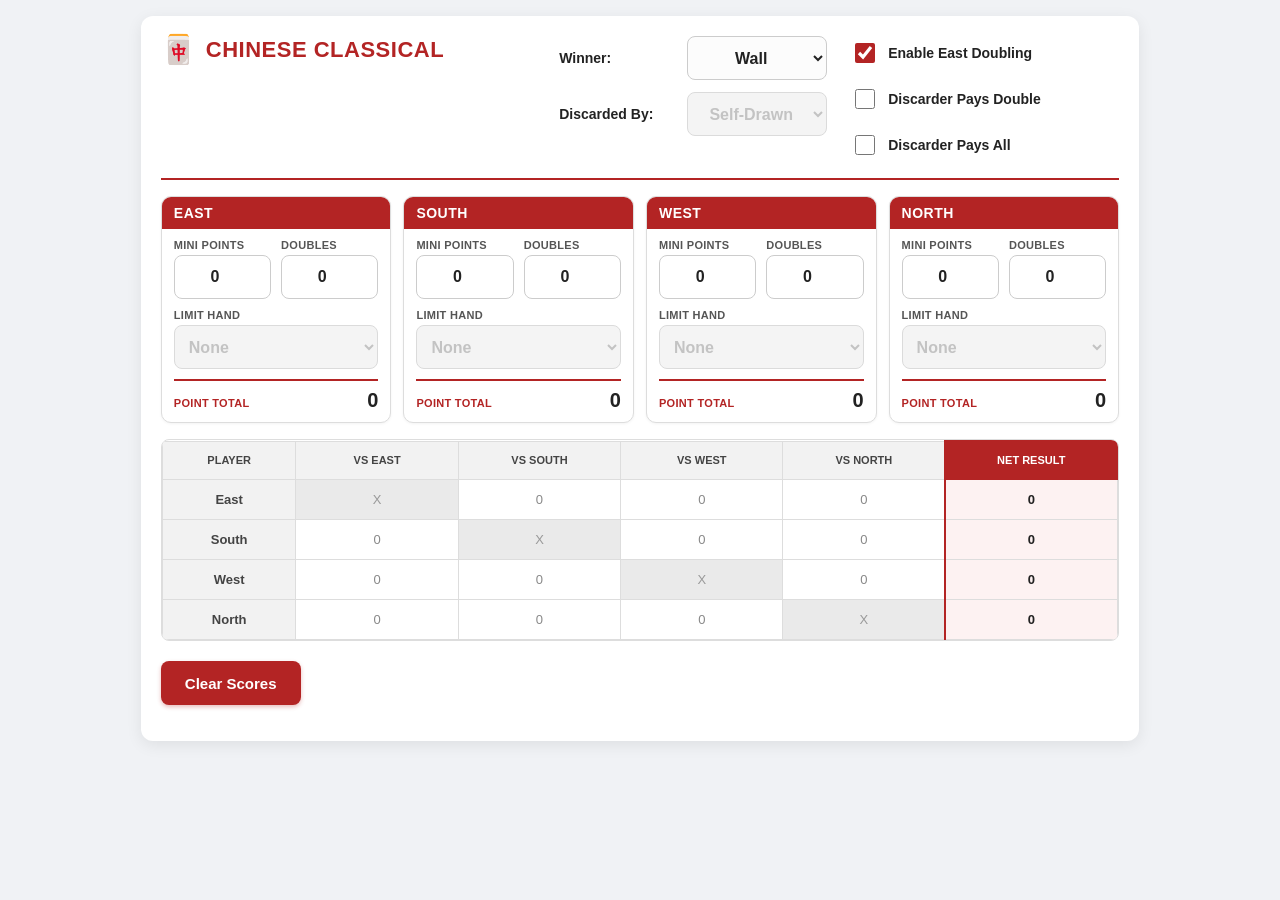
==== commit 689567de: "Add discarder pays all rule and seat tagging to scorer - Add "Discarder Pays All" checkbox where dis" ====
--- a/chinese_classical_scoring_worksheet_dynamic.html
+++ b/chinese_classical_scoring_worksheet_dynamic.html
@@ -20,12 +20,17 @@
 
     /* Fluid container */
     .app-container {
-        max-width: 80%;
+        max-width: 100%;            /* small screens: use the full (padded) width */
         margin: 0 auto;
         background: #fff;
         padding: clamp(12px, 4vw, 20px);
         border-radius: 12px;
         box-shadow: 0 4px 16px rgba(0,0,0,0.08);
+    }
+
+    /* Only leave the 20% side gutters once the screen is wide enough for them. */
+    @media (min-width: 1024px) {
+        .app-container { max-width: 80%; }
     }
 
     .header {
@@ -138,10 +143,11 @@
         letter-spacing: 0.5px;
         font-size: 14px;
         padding: 8px 12px;
-    }
-    .seat-scorer.is-winner .seat-scorer-head { background: #8a1a1a; }
-    .seat-scorer.is-winner .seat-scorer-head::after {
-        content: " \1F3C6 WINNER";
+        display: flex;
+        justify-content: space-between;
+        align-items: center;
+    }
+    .seat-tag {
         font-size: 11px;
         font-weight: 700;
         opacity: 0.9;
@@ -247,7 +253,7 @@
     th.net-col {
         background-color: #b32424 !important;
         color: #fff;
-        border-left: none;
+        border: 2px solid #b32424;
     }
 
     .diagonal {
@@ -279,7 +285,7 @@
     }
     .btn:active { background: #911d1d; transform: translateY(1px); }
 
-    /* Phone: turn the payout matrix into stacked per-player cards */
+    /* Phone: turn the payout matrix into a single Net Result Summary card */
     @media (max-width: 560px) {
         .table-responsive {
             overflow-x: visible;
@@ -290,23 +296,20 @@
 
         table { display: block; min-width: 0; border: none; font-size: 15px; }
         thead { display: none; }
-        tbody { display: block; }
-
-        tr {
-            display: block;
+        
+        tbody { 
+            display: block; 
             background: #fff;
             border: 1px solid #ddd;
             border-radius: 10px;
-            margin-bottom: 14px;
             overflow: hidden;
             box-shadow: 0 1px 3px rgba(0,0,0,0.05);
-        }
-
-        /* Player name becomes the card header */
-        td.player-name {
+            margin-bottom: 16px;
+        }
+
+        tbody::before {
+            content: "Net Results";
             display: block;
-            width: 100%;
-            text-align: left;
             background-color: #b32424;
             color: #fff;
             font-size: 15px;
@@ -315,45 +318,57 @@
             letter-spacing: 0.5px;
             padding: 10px 14px;
         }
-        td.player-name::before { content: none; }
-
-        /* Each value: label on the left, amount on the right */
-        td {
+
+        tr {
             display: flex;
             justify-content: space-between;
-            align-items: baseline;
-            gap: 12px;
-            width: 100%;
-            text-align: right;
-            padding: 11px 14px;
+            align-items: center;
+            border-bottom: 1px solid #eee;
+            background: #fff;
+        }
+        tr:last-child {
+            border-bottom: none;
+        }
+
+        /* Player name on the left */
+        td.player-name {
+            display: block;
+            width: auto;
+            text-align: left;
+            background: none;
+            color: #333;
+            font-size: 15px;
+            font-weight: bold;
+            padding: 12px 14px;
             border: none;
-            border-bottom: 1px solid #eee;
+        }
+        td.player-name::before { content: none; }
+
+        /* General td styling overridden for the two visible cells */
+        td {
+            display: block;
+            width: auto;
+            padding: 12px 14px;
+            border: none;
             font-size: 16px;
             font-weight: bold;
         }
-        td::before {
-            content: attr(data-label);
-            color: #666;
-            font-weight: bold;
-            text-transform: uppercase;
-            font-size: 12px;
-            letter-spacing: 0.3px;
-            text-align: left;
-        }
-
-        /* The self/diagonal "X" cell adds no info in card view */
-        td.diagonal { display: none; }
-
-        /* Emphasize the NET row at the bottom of each card */
+        td::before { content: none; }
+
+        /* Hide individual pairwise transactions to show only the net result */
+        td:not(.player-name):not(.net-col) {
+            display: none;
+        }
+
+        /* Net result on the right */
         td.net-col {
-            width: 100%;
-            background-color: #fdf2f2;
-            border-left: none;
-            border-bottom: none;
-            border-top: 2px solid #b32424;
-            font-size: 18px;
-        }
-        td.net-col::before { color: #b32424; }
+            display: block;
+            width: auto;
+            background: none;
+            border: none;
+            font-size: 16px;
+            text-align: right;
+        }
     }
 
     /* Desktop overrides */
@@ -376,20 +391,12 @@
     <div class="header">
         <div class="title-grid-table">
             <div class="title-icon">🀄</div>
-            <div class="title-line1">Chinese Classical Scorer</div>
+            <div class="title-line1">Chinese Classical</div>
         </div>
         
         <div class="meta-inputs">
             <!-- Selectors -->
             <div class="meta-group">
-                <div class="meta-item"><span style="white-space: nowrap">Round Wind:</span>
-                    <select class="meta-select" id="round-wind" onchange="calculateScores()">
-                        <option value="EAST">East</option>
-                        <option value="SOUTH">South</option>
-                        <option value="WEST">West</option>
-                        <option value="NORTH">North</option>
-                    </select>
-                </div>
                 <div class="meta-item"><span style="white-space: nowrap">Winner:</span>
                     <select class="meta-select" id="winner-seat" onchange="handleWinnerChange()">
                         <option value="NONE">Wall</option>
@@ -399,8 +406,8 @@
                         <option value="NORTH">North</option>
                     </select>
                 </div>
-                <div class="meta-item" id="wincond-container"><span style="white-space: nowrap">Condition:</span>
-                    <select class="meta-select" id="win-condition" onchange="calculateScores()" disabled>
+                <div class="meta-item" id="discarded-by-container"><span style="white-space: nowrap">Discarded By:</span>
+                    <select class="meta-select" id="discarded-by" onchange="updateSeatTags(); calculateScores()" disabled>
                         <!-- Populated by JS: Self-Drawn + each possible discarder -->
                     </select>
                 </div>
@@ -408,16 +415,17 @@
 
             <!-- Rules Customizers -->
             <div class="meta-group">
-                <div class="action-bar">
-                    <button class="btn" onclick="resetForm()">Clear Scores</button>
-                </div>
                 <label class="meta-checkbox-label">
                     <input type="checkbox" id="rule-east-doubling" checked onchange="calculateScores()">
                     Enable East Doubling
                 </label>
                 <label class="meta-checkbox-label">
-                    <input type="checkbox" id="rule-discarder-pays-double" onchange="calculateScores()">
+                    <input type="checkbox" id="rule-discarder-pays-double" onchange="onDiscarderRuleChange('double')">
                     Discarder Pays Double
+                </label>
+                <label class="meta-checkbox-label">
+                    <input type="checkbox" id="rule-discarder-pays-all" onchange="onDiscarderRuleChange('all')">
+                    Discarder Pays All
                 </label>
             </div>
         </div>
@@ -427,11 +435,11 @@
         <!-- One scoring group per seat. Enter Points + Doubles, or pick a Limit Hand
              (winner only). Point Total is computed per Chinese Classical rules. -->
         <div class="seat-scorer" id="scorer-EAST">
-            <div class="seat-scorer-head">EAST</div>
+            <div class="seat-scorer-head"><span>EAST</span><span class="seat-tag" id="tag-EAST"></span></div>
             <div class="seat-body">
                 <div class="fields-row">
                     <div class="seat-field">
-                        <label for="mini-EAST">Points</label>
+                        <label for="mini-EAST">Mini Points</label>
                         <input type="number" class="num-input" id="mini-EAST" value="0" min="0" inputmode="numeric" oninput="calculateScores()" onfocus="this.select()">
                     </div>
                     <div class="seat-field">
@@ -456,11 +464,11 @@
         </div>
 
         <div class="seat-scorer" id="scorer-SOUTH">
-            <div class="seat-scorer-head">SOUTH</div>
+            <div class="seat-scorer-head"><span>SOUTH</span><span class="seat-tag" id="tag-SOUTH"></span></div>
             <div class="seat-body">
                 <div class="fields-row">
                     <div class="seat-field">
-                        <label for="mini-SOUTH">Points</label>
+                        <label for="mini-SOUTH">Mini Points</label>
                         <input type="number" class="num-input" id="mini-SOUTH" value="0" min="0" inputmode="numeric" oninput="calculateScores()" onfocus="this.select()">
                     </div>
                     <div class="seat-field">
@@ -485,11 +493,11 @@
         </div>
 
         <div class="seat-scorer" id="scorer-WEST">
-            <div class="seat-scorer-head">WEST</div>
+            <div class="seat-scorer-head"><span>WEST</span><span class="seat-tag" id="tag-WEST"></span></div>
             <div class="seat-body">
                 <div class="fields-row">
                     <div class="seat-field">
-                        <label for="mini-WEST">Points</label>
+                        <label for="mini-WEST">Mini Points</label>
                         <input type="number" class="num-input" id="mini-WEST" value="0" min="0" inputmode="numeric" oninput="calculateScores()" onfocus="this.select()">
                     </div>
                     <div class="seat-field">
@@ -514,11 +522,11 @@
         </div>
 
         <div class="seat-scorer" id="scorer-NORTH">
-            <div class="seat-scorer-head">NORTH</div>
+            <div class="seat-scorer-head"><span>NORTH</span><span class="seat-tag" id="tag-NORTH"></span></div>
             <div class="seat-body">
                 <div class="fields-row">
                     <div class="seat-field">
-                        <label for="mini-NORTH">Points</label>
+                        <label for="mini-NORTH">Mini Points</label>
                         <input type="number" class="num-input" id="mini-NORTH" value="0" min="0" inputmode="numeric" oninput="calculateScores()" onfocus="this.select()">
                     </div>
                     <div class="seat-field">
@@ -547,7 +555,7 @@
         <table>
             <thead>
             <tr>
-                <th>Plyr ↓</th>
+                <th>Player</th>
                 <th class="pay-col">vs EAST</th>
                 <th class="pay-col">vs SOUTH</th>
                 <th class="pay-col">vs WEST</th>
@@ -557,7 +565,7 @@
             </thead>
             <tbody>
             <tr id="row-EAST">
-                <td class="player-name">EAST</td>
+                <td class="player-name">East</td>
                 <td class="diagonal" data-label="vs East">X</td>
                 <td id="cell-EAST-SOUTH" data-label="vs South">0</td>
                 <td id="cell-EAST-WEST" data-label="vs West">0</td>
@@ -565,7 +573,7 @@
                 <td class="net-col" id="net-EAST" data-label="Net Result">0</td>
             </tr>
             <tr id="row-SOUTH">
-                <td class="player-name">SOUTH</td>
+                <td class="player-name">South</td>
                 <td id="cell-SOUTH-EAST" data-label="vs East">0</td>
                 <td class="diagonal" data-label="vs South">X</td>
                 <td id="cell-SOUTH-WEST" data-label="vs West">0</td>
@@ -573,7 +581,7 @@
                 <td class="net-col" id="net-SOUTH" data-label="Net Result">0</td>
             </tr>
             <tr id="row-WEST">
-                <td class="player-name">WEST</td>
+                <td class="player-name">West</td>
                 <td id="cell-WEST-EAST" data-label="vs East">0</td>
                 <td id="cell-WEST-SOUTH" data-label="vs South">0</td>
                 <td class="diagonal" data-label="vs West">X</td>
@@ -581,7 +589,7 @@
                 <td class="net-col" id="net-WEST" data-label="Net Result">0</td>
             </tr>
             <tr id="row-NORTH">
-                <td class="player-name">NORTH</td>
+                <td class="player-name">North</td>
                 <td id="cell-NORTH-EAST" data-label="vs East">0</td>
                 <td id="cell-NORTH-SOUTH" data-label="vs South">0</td>
                 <td id="cell-NORTH-WEST" data-label="vs West">0</td>
@@ -590,6 +598,10 @@
             </tr>
             </tbody>
         </table>
+    </div>
+
+    <div class="action-bar">
+        <button class="btn" onclick="resetForm()">Clear Scores</button>
     </div>
 </div>
 
@@ -637,14 +649,34 @@
             scorer.classList.remove('is-winner');
         }
     });
+    updateSeatTags();
 }
 
-// Win Condition options: Self-Drawn, or a discard by any seat except the winner.
+function updateSeatTags() {
+    const winner = document.getElementById('winner-seat').value;
+    const discardedBy = document.getElementById('discarded-by').value;
+    const isSelfDraw = (discardedBy === 'SELFDRAW');
+    seats.forEach(seat => {
+        const tag = document.getElementById(`tag-${seat}`);
+        const scorer = document.getElementById(`scorer-${seat}`);
+        scorer.classList.remove('is-discarder');
+        if (seat === winner) {
+            tag.textContent = '🏆 WINNER';
+        } else if (!isSelfDraw && seat === discardedBy && winner !== 'NONE') {
+            tag.textContent = '🎯 DISCARDER';
+            scorer.classList.add('is-discarder');
+        } else {
+            tag.textContent = '';
+        }
+    });
+}
+
+// "Discarded By" options: Self-Drawn, or a discard by any seat except the winner.
 // Always visible and the same size as the selects above it; only selectable
 // once a winner has been chosen.
-function updateWinConditionDropdown() {
+function updateDiscardedByDropdown() {
     const winner = document.getElementById('winner-seat').value;
-    const select = document.getElementById('win-condition');
+    const select = document.getElementById('discarded-by');
     const current = select.value;
     select.innerHTML = '';
 
@@ -658,7 +690,7 @@
             if (seat !== winner) {
                 const opt = document.createElement('option');
                 opt.value = seat;
-                opt.innerText = seat.charAt(0) + seat.slice(1).toLowerCase() + ' Discarded';
+                opt.innerText = seat.charAt(0) + seat.slice(1).toLowerCase();
                 select.appendChild(opt);
             }
         });
@@ -672,22 +704,32 @@
     select.disabled = (winner === 'NONE');
 }
 
+function onDiscarderRuleChange(which) {
+    if (which === 'double' && document.getElementById('rule-discarder-pays-double').checked) {
+        document.getElementById('rule-discarder-pays-all').checked = false;
+    } else if (which === 'all' && document.getElementById('rule-discarder-pays-all').checked) {
+        document.getElementById('rule-discarder-pays-double').checked = false;
+    }
+    calculateScores();
+}
+
 function handleWinnerChange() {
     updateWinnerScoringUI();
-    updateWinConditionDropdown();
+    updateDiscardedByDropdown();
     calculateScores();
 }
 
 function calculateScores() {
     const winner = document.getElementById('winner-seat').value;
 
-    // Win Condition encodes both the win type and (for a discard win) the discarder.
-    const winCondition = (winner === 'NONE') ? 'SELFDRAW' : document.getElementById('win-condition').value;
-    const isSelfDraw = (winCondition === 'SELFDRAW');
-    const discarder = isSelfDraw ? '' : winCondition;
+    // "Discarded By" dropdown encodes both the win type (self-drawn) and the discarder.
+    const discardedBy = (winner === 'NONE') ? 'SELFDRAW' : document.getElementById('discarded-by').value;
+    const isSelfDraw = (discardedBy === 'SELFDRAW');
+    const discarder = isSelfDraw ? '' : discardedBy;
 
     const eastDoublingEnabled = document.getElementById('rule-east-doubling').checked;
     const discarderPaysDoubleEnabled = document.getElementById('rule-discarder-pays-double').checked;
+    const discarderPaysAllEnabled = document.getElementById('rule-discarder-pays-all').checked;
 
     // Each seat's Point Total is computed from its mini points / doubles / limit hand,
     // then used by the settlement matrix exactly as the raw score was before.
@@ -719,7 +761,7 @@
             // Scenario A: P2 is the Winner
             if (p2 === winner) {
                 let baseWinValue = baseScores[winner];
-                
+
                 if (isSelfDraw) {
                     let payout = baseWinValue;
                     if (eastDoublingEnabled && (p1 === 'EAST' || p2 === 'EAST')) {
@@ -727,26 +769,40 @@
                     }
                     matrix[p1][p2] = -payout;
                     matrix[p2][p1] = payout;
-                } else {
-                    if (discarderPaysDoubleEnabled) {
-                        if (p1 === discarder) {
-                            let payout = baseWinValue * 2;
-                            if (eastDoublingEnabled && (p1 === 'EAST' || p2 === 'EAST')) {
-                                payout *= 2; 
+                } else if (discarderPaysAllEnabled) {
+                    if (p1 === discarder) {
+                        let totalPayout = 0;
+                        seats.forEach(loser => {
+                            if (loser === winner) return;
+                            let payout = baseWinValue;
+                            if (eastDoublingEnabled && (loser === 'EAST' || winner === 'EAST')) {
+                                payout *= 2;
                             }
-                            matrix[p1][p2] = -payout;
-                            matrix[p2][p1] = payout;
-                        } else {
-                            matrix[p1][p2] = 0;
-                        }
+                            totalPayout += payout;
+                        });
+                        matrix[p1][p2] = -totalPayout;
+                        matrix[p2][p1] = totalPayout;
                     } else {
-                        let payout = baseWinValue;
+                        matrix[p1][p2] = 0;
+                    }
+                } else if (discarderPaysDoubleEnabled) {
+                    if (p1 === discarder) {
+                        let payout = baseWinValue * 2;
                         if (eastDoublingEnabled && (p1 === 'EAST' || p2 === 'EAST')) {
                             payout *= 2;
                         }
                         matrix[p1][p2] = -payout;
                         matrix[p2][p1] = payout;
+                    } else {
+                        matrix[p1][p2] = 0;
                     }
+                } else {
+                    let payout = baseWinValue;
+                    if (eastDoublingEnabled && (p1 === 'EAST' || p2 === 'EAST')) {
+                        payout *= 2;
+                    }
+                    matrix[p1][p2] = -payout;
+                    matrix[p2][p1] = payout;
                 }
             } 
             
@@ -796,8 +852,6 @@
 
 function resetForm() {
     document.getElementById('winner-seat').value = 'NONE';
-    document.getElementById('rule-discarder-pays-double').checked = false;
-    document.getElementById('rule-east-doubling').checked = true;
 
     seats.forEach(seat => {
         document.getElementById(`mini-${seat}`).value = 0;
@@ -806,14 +860,14 @@
     });
 
     updateWinnerScoringUI();
-    updateWinConditionDropdown();
+    updateDiscardedByDropdown();
     calculateScores();
     window.scrollTo({ top: 0, behavior: 'smooth' });
 }
 
 window.onload = function() {
     updateWinnerScoringUI();
-    updateWinConditionDropdown();
+    updateDiscardedByDropdown();
     calculateScores();
 };
 </script>
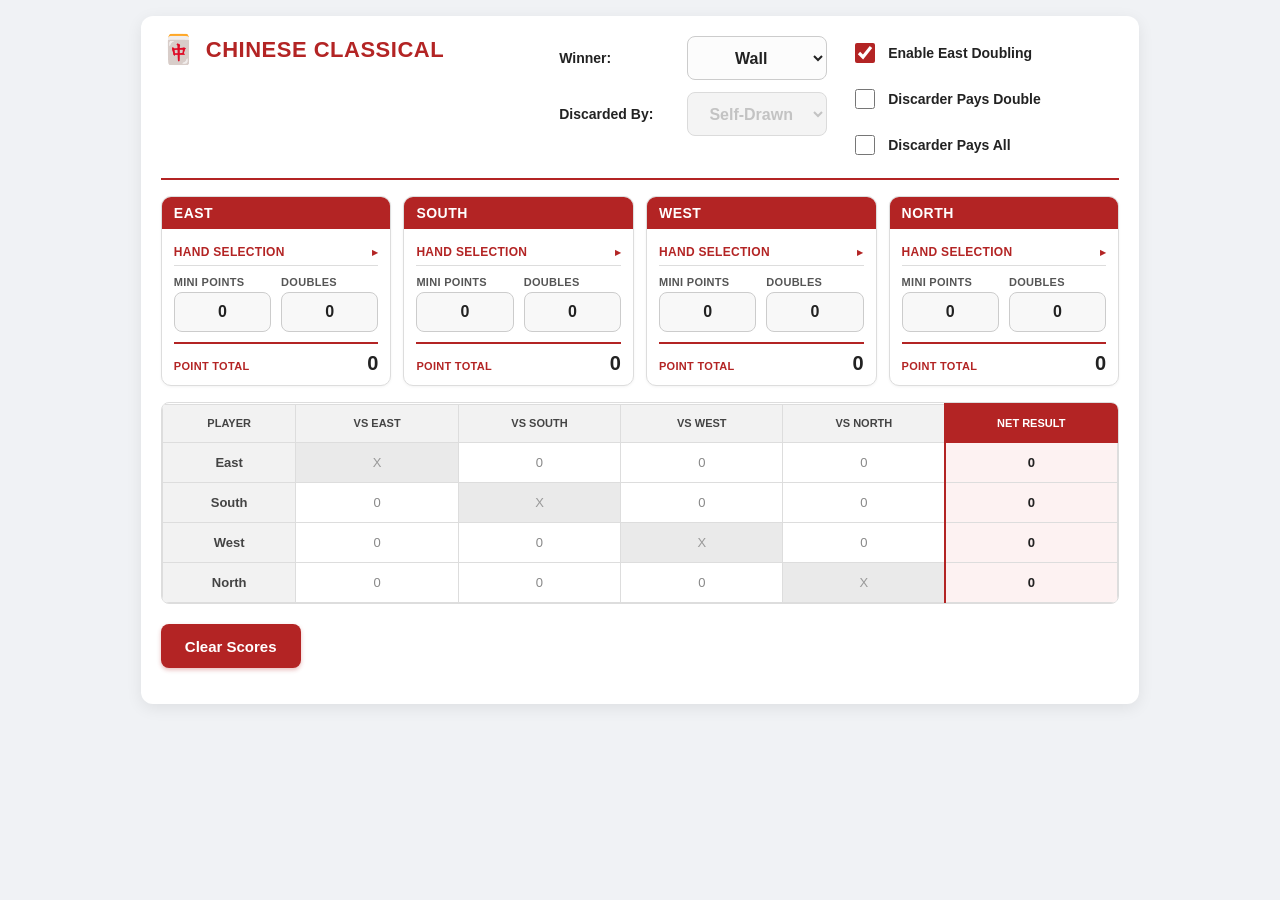
==== commit 1e97cff9: "Replace manual score inputs with hand selection picker - Replace mini points/doubles/limit hand inpu" ====
--- a/chinese_classical_scoring_worksheet_dynamic.html
+++ b/chinese_classical_scoring_worksheet_dynamic.html
@@ -92,7 +92,7 @@
         user-select: none;
         padding: 4px 0;
     }
-    
+
     /* Enlarge checkboxes for mobile touch */
     input[type="checkbox"] {
         width: 20px;
@@ -119,7 +119,7 @@
         display: none !important;
     }
 
-    /* Per-seat scoring groups (mini points + doubles + limit hand) */
+    /* Per-seat scoring groups */
     .scores-container {
         display: grid;
         grid-template-columns: 1fr;   /* phones: one card per row */
@@ -160,32 +160,6 @@
         gap: 10px;
     }
 
-    .fields-row { display: flex; gap: 10px; }
-    .fields-row .seat-field { flex: 1; }
-
-    .seat-field { display: flex; flex-direction: column; gap: 4px; }
-    .seat-field label {
-        font-size: 11px;
-        font-weight: bold;
-        text-transform: uppercase;
-        color: #555;
-        letter-spacing: 0.3px;
-    }
-
-    .num-input, .num-select {
-        height: 44px;
-        border: 1px solid #ccc;
-        border-radius: 8px;
-        background: #fff;
-        font-size: 16px; /* 16px+ prevents iOS auto-zoom */
-        font-weight: bold;
-        color: #222;
-        padding: 0 10px;
-        width: 100%;
-    }
-    .num-input { text-align: center; }
-    .num-select:disabled { background: #f0f0f0; color: #aaa; cursor: not-allowed; }
-
     .seat-total {
         display: flex;
         justify-content: space-between;
@@ -202,6 +176,154 @@
     }
     .seat-total strong { font-size: 20px; color: #222; }
     .seat-total strong.capped { color: #b32424; }
+
+    /* Hand selection picker */
+    .hs-toggle {
+        display: flex;
+        align-items: center;
+        justify-content: space-between;
+        padding: 6px 0;
+        font-size: 12px;
+        font-weight: 800;
+        color: #b32424;
+        cursor: pointer;
+        user-select: none;
+        text-transform: uppercase;
+        letter-spacing: 0.3px;
+        border-bottom: 1px solid #ddd;
+    }
+    .hs-toggle::after {
+        content: '▸';
+        font-size: 11px;
+        transition: transform 0.2s;
+    }
+    .hs-toggle.open::after {
+        transform: rotate(90deg);
+    }
+    .hs-content {
+        display: none;
+        padding-top: 8px;
+    }
+    .hs-content.open {
+        display: block;
+    }
+
+    .hand-section {
+        border: 1px solid #ddd;
+        border-radius: 8px;
+        margin-bottom: 8px;
+        overflow: hidden;
+    }
+    .hand-section-head {
+        display: flex;
+        align-items: center;
+        justify-content: space-between;
+        padding: 6px 10px;
+        font-size: 11px;
+        font-weight: 800;
+        text-transform: uppercase;
+        color: #555;
+        background: #f2f2f2;
+        cursor: pointer;
+        user-select: none;
+        letter-spacing: 0.3px;
+    }
+    .hand-section-head::after {
+        content: '▸';
+        font-size: 10px;
+        color: #999;
+        transition: transform 0.2s;
+    }
+    .hand-section-head.open::after {
+        transform: rotate(90deg);
+    }
+    .hand-section-body {
+        display: none;
+    }
+    .hand-section-body.open {
+        display: block;
+    }
+
+    .hand-row {
+        display: flex;
+        align-items: center;
+        padding: 5px 10px;
+        font-size: 13px;
+        border-top: 1px solid #eee;
+    }
+    .hand-name {
+        flex: 1;
+        min-width: 0;
+    }
+    .hand-val {
+        color: #999;
+        font-size: 11px;
+        margin-right: 8px;
+        white-space: nowrap;
+    }
+
+    .qty-ctrl {
+        display: flex;
+        align-items: center;
+        border: 1px solid #ccc;
+        border-radius: 6px;
+        overflow: hidden;
+        flex-shrink: 0;
+    }
+    .qty-btn {
+        width: 30px;
+        height: 30px;
+        display: flex;
+        align-items: center;
+        justify-content: center;
+        background: #f8f8f8;
+        border: none;
+        font-size: 16px;
+        font-weight: bold;
+        color: #555;
+        cursor: pointer;
+        padding: 0;
+    }
+    .qty-btn:active { background: #ddd; }
+    .qty-num {
+        width: 26px;
+        text-align: center;
+        font-size: 13px;
+        font-weight: bold;
+        color: #222;
+        border-left: 1px solid #ccc;
+        border-right: 1px solid #ccc;
+        line-height: 30px;
+    }
+    .qty-num.has-val { color: #b32424; }
+
+    .summary-row {
+        display: flex;
+        gap: 10px;
+    }
+    .summary-box { flex: 1; display: flex; flex-direction: column; gap: 4px; }
+    .summary-box label {
+        font-size: 11px;
+        font-weight: bold;
+        text-transform: uppercase;
+        color: #555;
+        letter-spacing: 0.3px;
+    }
+    .summary-val {
+        height: 40px;
+        border: 1px solid #ccc;
+        border-radius: 8px;
+        background: #f8f8f8;
+        font-size: 16px;
+        font-weight: bold;
+        display: flex;
+        align-items: center;
+        justify-content: center;
+        color: #222;
+    }
+
+    .winner-only-section { display: none; }
+    .seat-scorer.is-winner .winner-only-section { display: block; }
 
     /* Table responsive wrapper */
     .table-responsive {
@@ -215,7 +337,7 @@
 
     table {
         width: 100%;
-        min-width: 360px; /* Ensures it doesn't crush too small on tiny phones */
+        min-width: 360px;
         border-collapse: collapse;
         font-size: 13px;
     }
@@ -296,9 +418,9 @@
 
         table { display: block; min-width: 0; border: none; font-size: 15px; }
         thead { display: none; }
-        
-        tbody { 
-            display: block; 
+
+        tbody {
+            display: block;
             background: #fff;
             border: 1px solid #ddd;
             border-radius: 10px;
@@ -330,7 +452,6 @@
             border-bottom: none;
         }
 
-        /* Player name on the left */
         td.player-name {
             display: block;
             width: auto;
@@ -344,7 +465,6 @@
         }
         td.player-name::before { content: none; }
 
-        /* General td styling overridden for the two visible cells */
         td {
             display: block;
             width: auto;
@@ -355,12 +475,10 @@
         }
         td::before { content: none; }
 
-        /* Hide individual pairwise transactions to show only the net result */
         td:not(.player-name):not(.net-col) {
             display: none;
         }
 
-        /* Net result on the right */
         td.net-col {
             display: block;
             width: auto;
@@ -393,9 +511,8 @@
             <div class="title-icon">🀄</div>
             <div class="title-line1">Chinese Classical</div>
         </div>
-        
+
         <div class="meta-inputs">
-            <!-- Selectors -->
             <div class="meta-group">
                 <div class="meta-item"><span style="white-space: nowrap">Winner:</span>
                     <select class="meta-select" id="winner-seat" onchange="handleWinnerChange()">
@@ -408,12 +525,10 @@
                 </div>
                 <div class="meta-item" id="discarded-by-container"><span style="white-space: nowrap">Discarded By:</span>
                     <select class="meta-select" id="discarded-by" onchange="updateSeatTags(); calculateScores()" disabled>
-                        <!-- Populated by JS: Self-Drawn + each possible discarder -->
                     </select>
                 </div>
             </div>
 
-            <!-- Rules Customizers -->
             <div class="meta-group">
                 <label class="meta-checkbox-label">
                     <input type="checkbox" id="rule-east-doubling" checked onchange="calculateScores()">
@@ -430,125 +545,8 @@
             </div>
         </div>
     </div>
-    
-    <div class="scores-container">
-        <!-- One scoring group per seat. Enter Points + Doubles, or pick a Limit Hand
-             (winner only). Point Total is computed per Chinese Classical rules. -->
-        <div class="seat-scorer" id="scorer-EAST">
-            <div class="seat-scorer-head"><span>EAST</span><span class="seat-tag" id="tag-EAST"></span></div>
-            <div class="seat-body">
-                <div class="fields-row">
-                    <div class="seat-field">
-                        <label for="mini-EAST">Mini Points</label>
-                        <input type="number" class="num-input" id="mini-EAST" value="0" min="0" inputmode="numeric" oninput="calculateScores()" onfocus="this.select()">
-                    </div>
-                    <div class="seat-field">
-                        <label for="doubles-EAST">Doubles</label>
-                        <input type="number" class="num-input" id="doubles-EAST" value="0" min="0" max="10" inputmode="numeric" oninput="calculateScores()" onfocus="this.select()">
-                    </div>
-                </div>
-                <div class="seat-field">
-                    <label for="limit-EAST">Limit Hand</label>
-                    <select class="num-select" id="limit-EAST" onchange="calculateScores()" disabled>
-                        <option value="0">None</option>
-                        <option value="150">Blessing of Earth (150)</option>
-                        <option value="300">Blessing of Heaven (300)</option>
-                        <option value="300">Three Big Dragons (300)</option>
-                        <option value="300">Thirteen Orphans (300)</option>
-                        <option value="300">Four Big Winds (300)</option>
-                        <option value="300">Nine Gates (300)</option>
-                    </select>
-                </div>
-                <div class="seat-total"><span>Point Total</span><strong id="total-EAST">0</strong></div>
-            </div>
-        </div>
-
-        <div class="seat-scorer" id="scorer-SOUTH">
-            <div class="seat-scorer-head"><span>SOUTH</span><span class="seat-tag" id="tag-SOUTH"></span></div>
-            <div class="seat-body">
-                <div class="fields-row">
-                    <div class="seat-field">
-                        <label for="mini-SOUTH">Mini Points</label>
-                        <input type="number" class="num-input" id="mini-SOUTH" value="0" min="0" inputmode="numeric" oninput="calculateScores()" onfocus="this.select()">
-                    </div>
-                    <div class="seat-field">
-                        <label for="doubles-SOUTH">Doubles</label>
-                        <input type="number" class="num-input" id="doubles-SOUTH" value="0" min="0" max="10" inputmode="numeric" oninput="calculateScores()" onfocus="this.select()">
-                    </div>
-                </div>
-                <div class="seat-field">
-                    <label for="limit-SOUTH">Limit Hand</label>
-                    <select class="num-select" id="limit-SOUTH" onchange="calculateScores()" disabled>
-                        <option value="0">None</option>
-                        <option value="150">Blessing of Earth (150)</option>
-                        <option value="300">Blessing of Heaven (300)</option>
-                        <option value="300">Three Big Dragons (300)</option>
-                        <option value="300">Thirteen Orphans (300)</option>
-                        <option value="300">Four Big Winds (300)</option>
-                        <option value="300">Nine Gates (300)</option>
-                    </select>
-                </div>
-                <div class="seat-total"><span>Point Total</span><strong id="total-SOUTH">0</strong></div>
-            </div>
-        </div>
-
-        <div class="seat-scorer" id="scorer-WEST">
-            <div class="seat-scorer-head"><span>WEST</span><span class="seat-tag" id="tag-WEST"></span></div>
-            <div class="seat-body">
-                <div class="fields-row">
-                    <div class="seat-field">
-                        <label for="mini-WEST">Mini Points</label>
-                        <input type="number" class="num-input" id="mini-WEST" value="0" min="0" inputmode="numeric" oninput="calculateScores()" onfocus="this.select()">
-                    </div>
-                    <div class="seat-field">
-                        <label for="doubles-WEST">Doubles</label>
-                        <input type="number" class="num-input" id="doubles-WEST" value="0" min="0" max="10" inputmode="numeric" oninput="calculateScores()" onfocus="this.select()">
-                    </div>
-                </div>
-                <div class="seat-field">
-                    <label for="limit-WEST">Limit Hand</label>
-                    <select class="num-select" id="limit-WEST" onchange="calculateScores()" disabled>
-                        <option value="0">None</option>
-                        <option value="150">Blessing of Earth (150)</option>
-                        <option value="300">Blessing of Heaven (300)</option>
-                        <option value="300">Three Big Dragons (300)</option>
-                        <option value="300">Thirteen Orphans (300)</option>
-                        <option value="300">Four Big Winds (300)</option>
-                        <option value="300">Nine Gates (300)</option>
-                    </select>
-                </div>
-                <div class="seat-total"><span>Point Total</span><strong id="total-WEST">0</strong></div>
-            </div>
-        </div>
-
-        <div class="seat-scorer" id="scorer-NORTH">
-            <div class="seat-scorer-head"><span>NORTH</span><span class="seat-tag" id="tag-NORTH"></span></div>
-            <div class="seat-body">
-                <div class="fields-row">
-                    <div class="seat-field">
-                        <label for="mini-NORTH">Mini Points</label>
-                        <input type="number" class="num-input" id="mini-NORTH" value="0" min="0" inputmode="numeric" oninput="calculateScores()" onfocus="this.select()">
-                    </div>
-                    <div class="seat-field">
-                        <label for="doubles-NORTH">Doubles</label>
-                        <input type="number" class="num-input" id="doubles-NORTH" value="0" min="0" max="10" inputmode="numeric" oninput="calculateScores()" onfocus="this.select()">
-                    </div>
-                </div>
-                <div class="seat-field">
-                    <label for="limit-NORTH">Limit Hand</label>
-                    <select class="num-select" id="limit-NORTH" onchange="calculateScores()" disabled>
-                        <option value="0">None</option>
-                        <option value="150">Blessing of Earth (150)</option>
-                        <option value="300">Blessing of Heaven (300)</option>
-                        <option value="300">Three Big Dragons (300)</option>
-                        <option value="300">Thirteen Orphans (300)</option>
-                        <option value="300">Four Big Winds (300)</option>
-                        <option value="300">Nine Gates (300)</option>
-                    </select>
-                </div>
-                <div class="seat-total"><span>Point Total</span><strong id="total-NORTH">0</strong></div>
-            </div>
-        </div>
+
+    <div class="scores-container" id="scores-container">
     </div>
 
     <div class="table-responsive">
@@ -608,48 +606,225 @@
 <script>
 const seats = ['EAST', 'SOUTH', 'WEST', 'NORTH'];
 
-// --- Chinese Classical scoring ---------------------------------------------
-// Source: mahjong_reference_compendium_6.html, "Scoring Reference Sheet".
-//   Point Total = Points x 2^Doubles               (5a)
-//   Point Total = Limit Points + Points             (5b, limit hands)
-//   Point Limit cap: 1000 for East, 500 for others (6)
-// All hand points (base win, bonuses, etc.) are tallied by hand into the Points box.
-
-function intVal(id) {
-    return parseInt(document.getElementById(id).value) || 0;
-}
-
-// Returns { total, capped } — the seat's final Point Total fed into settlement.
+const HAND_SECTIONS = [
+    {
+        id: 'limit',
+        label: 'Limit Hands',
+        winnerOnly: true,
+        items: [
+            { name: 'Blessing of Earth',  type: 'limit', value: 150, max: 1 },
+            { name: 'Blessing of Heaven', type: 'limit', value: 300, max: 1 },
+            { name: 'Three Big Dragons',  type: 'limit', value: 300, max: 1 },
+            { name: 'Thirteen Orphans',   type: 'limit', value: 300, max: 1 },
+            { name: 'Four Big Winds',     type: 'limit', value: 300, max: 1 },
+            { name: 'Nine Gates',         type: 'limit', value: 300, max: 1 }
+        ]
+    },
+    {
+        id: 'doubles',
+        label: 'Doubles',
+        winnerOnly: false,
+        items: [
+            { name: 'Dragon Pung or Kong',       type: 'dbl', value: 1, max: 3 },
+            { name: 'Seat Wind Pung or Kong',     type: 'dbl', value: 1, max: 1 },
+            { name: 'Round Wind Pung or Kong',    type: 'dbl', value: 1, max: 1 },
+            { name: 'Seat Flower and Season',     type: 'dbl', value: 1, max: 2 },
+            { name: 'Half Flush',                 type: 'dbl', value: 1, max: 1 },
+            { name: 'Pure Flush',                 type: 'dbl', value: 3, max: 1 },
+            { name: 'All Honors',                 type: 'dbl', value: 3, max: 1 },
+            { name: 'All Four Flowers',           type: 'dbl', value: 3, max: 1 },
+            { name: 'All Four Seasons',           type: 'dbl', value: 3, max: 1 }
+        ]
+    },
+    {
+        id: 'mini',
+        label: 'Mini Points',
+        winnerOnly: false,
+        items: [
+            { name: 'Pung of Simples',              type: 'pts', value: 2,  max: 4 },
+            { name: 'Pung of Simples (c)',           type: 'pts', value: 4,  max: 4 },
+            { name: 'Kong of Simples',               type: 'pts', value: 8,  max: 4 },
+            { name: 'Kong of Simples (c)',            type: 'pts', value: 16, max: 4 },
+            { name: 'Pung of Terminals',             type: 'pts', value: 4,  max: 4 },
+            { name: 'Pung of Terminals (c)',          type: 'pts', value: 8,  max: 4 },
+            { name: 'Kong of Terminals',             type: 'pts', value: 16, max: 4 },
+            { name: 'Kong of Terminals (c)',          type: 'pts', value: 32, max: 4 },
+            { name: 'Pung of Dragons',               type: 'pts', value: 4,  max: 3 },
+            { name: 'Pung of Dragons (c)',            type: 'pts', value: 8,  max: 3 },
+            { name: 'Kong of Dragons',               type: 'pts', value: 16, max: 3 },
+            { name: 'Kong of Dragons (c)',            type: 'pts', value: 32, max: 3 },
+            { name: 'Pung of Seat/Round Winds',      type: 'pts', value: 4,  max: 2 },
+            { name: 'Pung of Seat/Round Winds (c)',   type: 'pts', value: 8,  max: 2 },
+            { name: 'Kong of Seat/Round Winds',      type: 'pts', value: 16, max: 2 },
+            { name: 'Kong of Seat/Round Winds (c)',   type: 'pts', value: 32, max: 2 },
+            { name: 'Pair of Seat/Round Winds',      type: 'pts', value: 2,  max: 2 },
+            { name: 'Pair of Dragons',               type: 'pts', value: 2,  max: 1 },
+            { name: 'Each Seat Flower or Season',    type: 'pts', value: 2,  max: 2 }
+        ]
+    },
+    {
+        id: 'mini-winner',
+        label: 'Mini Points — Winner Only',
+        winnerOnly: true,
+        items: [
+            { name: 'Base Win',              type: 'pts', value: 20, max: 1 },
+            { name: 'Pinghu',                type: 'pts', value: 10, max: 1 },
+            { name: 'All Pungs',             type: 'pts', value: 10, max: 1 },
+            { name: 'Replacement Tile Win',  type: 'pts', value: 10, max: 1 },
+            { name: 'Last Tile Win',         type: 'pts', value: 10, max: 1 },
+            { name: 'Self-Drawn Win',        type: 'pts', value: 2,  max: 1 },
+            { name: 'Eyes Wait',             type: 'pts', value: 2,  max: 1 },
+            { name: 'Closed Wait',           type: 'pts', value: 2,  max: 1 },
+            { name: 'Edge Wait',             type: 'pts', value: 2,  max: 1 }
+        ]
+    }
+];
+
+function buildSeatScorer(seat) {
+    let html = '';
+    html += `<div class="seat-scorer" id="scorer-${seat}">`;
+    html += `<div class="seat-scorer-head"><span>${seat}</span><span class="seat-tag" id="tag-${seat}"></span></div>`;
+    html += `<div class="seat-body">`;
+
+    html += `<div class="hs-toggle" onclick="toggleHS(this)">Hand Selection</div>`;
+    html += `<div class="hs-content">`;
+
+    HAND_SECTIONS.forEach((section, si) => {
+        const woClass = section.winnerOnly ? ' winner-only-section' : '';
+        html += `<div class="hand-section${woClass}">`;
+        html += `<div class="hand-section-head" onclick="toggleSection(this)">${section.label}</div>`;
+        html += `<div class="hand-section-body">`;
+
+        section.items.forEach((item, ii) => {
+            const dataId = `${seat}-${si}-${ii}`;
+            const valLabel = item.type === 'dbl'
+                ? (item.value === 1 ? '1 dbl' : `${item.value} dbl`)
+                : `${item.value} pts`;
+            const suffix = item.max > 1 ? ' ea' : '';
+
+            html += `<div class="hand-row">`;
+            html += `<span class="hand-name">${item.name}</span>`;
+            html += `<span class="hand-val">${valLabel}${suffix}</span>`;
+            html += `<div class="qty-ctrl">`;
+            html += `<button class="qty-btn" onclick="adjQty('${dataId}',-1,${item.max})">−</button>`;
+            html += `<span class="qty-num" id="qty-${dataId}">0</span>`;
+            html += `<button class="qty-btn" onclick="adjQty('${dataId}',1,${item.max})">+</button>`;
+            html += `</div></div>`;
+        });
+
+        html += `</div></div>`;
+    });
+
+    html += `</div>`; // hs-content
+
+    html += `<div class="summary-row">`;
+    html += `<div class="summary-box"><label>Mini Points</label><div class="summary-val" id="sum-pts-${seat}">0</div></div>`;
+    html += `<div class="summary-box"><label>Doubles</label><div class="summary-val" id="sum-dbl-${seat}">0</div></div>`;
+    html += `</div>`;
+
+    html += `<div class="seat-total"><span>Point Total</span><strong id="total-${seat}">0</strong></div>`;
+    html += `</div></div>`;
+
+    return html;
+}
+
+function initSeatScorers() {
+    const container = document.getElementById('scores-container');
+    container.innerHTML = seats.map(buildSeatScorer).join('');
+}
+
+function toggleHS(el) {
+    el.classList.toggle('open');
+    el.nextElementSibling.classList.toggle('open');
+}
+
+function toggleSection(el) {
+    el.classList.toggle('open');
+    el.nextElementSibling.classList.toggle('open');
+}
+
+function adjQty(dataId, delta, max) {
+    const el = document.getElementById(`qty-${dataId}`);
+    let v = parseInt(el.textContent) + delta;
+    if (v < 0) v = 0;
+    if (v > max) v = max;
+    el.textContent = v;
+    el.classList.toggle('has-val', v > 0);
+    calculateScores();
+}
+
+function getSeatHandValues(seat) {
+    let miniPts = 0;
+    let doubles = 0;
+    let limitPts = 0;
+    const winner = document.getElementById('winner-seat').value;
+
+    HAND_SECTIONS.forEach((section, si) => {
+        if (section.winnerOnly && seat !== winner) return;
+        section.items.forEach((item, ii) => {
+            const el = document.getElementById(`qty-${seat}-${si}-${ii}`);
+            if (!el) return;
+            const qty = parseInt(el.textContent) || 0;
+            if (qty === 0) return;
+            if (item.type === 'pts') miniPts += item.value * qty;
+            else if (item.type === 'dbl') doubles += item.value * qty;
+            else if (item.type === 'limit') limitPts += item.value * qty;
+        });
+    });
+
+    return { miniPts, doubles, limitPts };
+}
+
 function computePointTotal(seat, winner) {
-    const points = intVal(`mini-${seat}`);
-    const doubles = intVal(`doubles-${seat}`);
-    const limitPts = (seat === winner) ? intVal(`limit-${seat}`) : 0;
+    const { miniPts, doubles, limitPts } = getSeatHandValues(seat);
+
+    document.getElementById(`sum-pts-${seat}`).textContent = miniPts;
+    document.getElementById(`sum-dbl-${seat}`).textContent = doubles;
 
     let total = (limitPts > 0)
-        ? limitPts + points                // 5b
-        : points * Math.pow(2, doubles);   // 5a
-
-    const cap = (seat === 'EAST') ? 1000 : 500; // rule 6
+        ? limitPts + miniPts
+        : miniPts * Math.pow(2, doubles);
+
+    const cap = (seat === 'EAST') ? 1000 : 500;
     const capped = total > cap;
-    return { total: Math.min(total, cap), capped: capped };
-}
-
-// The Limit Hand dropdown is available only for the winning seat.
+    return { total: Math.min(total, cap), capped };
+}
+
 function updateWinnerScoringUI() {
     const winner = document.getElementById('winner-seat').value;
     seats.forEach(seat => {
-        const limitSel = document.getElementById(`limit-${seat}`);
         const scorer = document.getElementById(`scorer-${seat}`);
         if (seat === winner) {
-            limitSel.disabled = false;
             scorer.classList.add('is-winner');
         } else {
-            limitSel.disabled = true;
-            limitSel.value = '0';
             scorer.classList.remove('is-winner');
+            // Reset winner-only quantities for non-winners
+            HAND_SECTIONS.forEach((section, si) => {
+                if (!section.winnerOnly) return;
+                section.items.forEach((item, ii) => {
+                    const el = document.getElementById(`qty-${seat}-${si}-${ii}`);
+                    if (el) {
+                        el.textContent = '0';
+                        el.classList.remove('has-val');
+                    }
+                });
+            });
         }
     });
     updateSeatTags();
+
+    // Auto-set Base Win for the winner (section 3, item 0)
+    seats.forEach(seat => {
+        const el = document.getElementById(`qty-${seat}-3-0`);
+        if (!el) return;
+        if (seat === winner) {
+            el.textContent = '1';
+            el.classList.add('has-val');
+        } else {
+            el.textContent = '0';
+            el.classList.remove('has-val');
+        }
+    });
 }
 
 function updateSeatTags() {
@@ -671,9 +846,6 @@
     });
 }
 
-// "Discarded By" options: Self-Drawn, or a discard by any seat except the winner.
-// Always visible and the same size as the selects above it; only selectable
-// once a winner has been chosen.
 function updateDiscardedByDropdown() {
     const winner = document.getElementById('winner-seat').value;
     const select = document.getElementById('discarded-by');
@@ -696,11 +868,8 @@
         });
     }
 
-    // Keep the prior choice if still valid, otherwise default to Self-Drawn.
     const valid = Array.prototype.some.call(select.options, o => o.value === current);
     select.value = valid ? current : 'SELFDRAW';
-
-    // Selectable only when there is a winner.
     select.disabled = (winner === 'NONE');
 }
 
@@ -721,8 +890,6 @@
 
 function calculateScores() {
     const winner = document.getElementById('winner-seat').value;
-
-    // "Discarded By" dropdown encodes both the win type (self-drawn) and the discarder.
     const discardedBy = (winner === 'NONE') ? 'SELFDRAW' : document.getElementById('discarded-by').value;
     const isSelfDraw = (discardedBy === 'SELFDRAW');
     const discarder = isSelfDraw ? '' : discardedBy;
@@ -731,8 +898,6 @@
     const discarderPaysDoubleEnabled = document.getElementById('rule-discarder-pays-double').checked;
     const discarderPaysAllEnabled = document.getElementById('rule-discarder-pays-all').checked;
 
-    // Each seat's Point Total is computed from its mini points / doubles / limit hand,
-    // then used by the settlement matrix exactly as the raw score was before.
     const baseScores = {};
     seats.forEach(seat => {
         const { total, capped } = computePointTotal(seat, winner);
@@ -755,10 +920,9 @@
 
     seats.forEach(p1 => {
         seats.forEach(p2 => {
-            if (p1 === p2) return; 
-            if (p1 === winner) return; 
-
-            // Scenario A: P2 is the Winner
+            if (p1 === p2) return;
+            if (p1 === winner) return;
+
             if (p2 === winner) {
                 let baseWinValue = baseScores[winner];
 
@@ -804,9 +968,8 @@
                     matrix[p1][p2] = -payout;
                     matrix[p2][p1] = payout;
                 }
-            } 
-            
-            // Scenario B: Both are Non-Winners
+            }
+
             else if (p2 !== winner) {
                 if (baseScores[p1] > baseScores[p2]) {
                     let diff = baseScores[p1] - baseScores[p2];
@@ -820,19 +983,17 @@
         });
     });
 
-    // Render Matrix values
     seats.forEach(p1 => {
         let netResult = 0;
         seats.forEach(p2 => {
             if (p1 === p2) return;
-            
+
             const cellValue = matrix[p1][p2];
             netResult += cellValue;
-            
+
             const cellElement = document.getElementById(`cell-${p1}-${p2}`);
             if (cellElement) {
                 cellElement.innerText = cellValue > 0 ? `+${cellValue}` : cellValue;
-                
                 cellElement.className = '';
                 if (cellValue > 0) cellElement.classList.add('pos-val');
                 else if (cellValue < 0) cellElement.classList.add('neg-val');
@@ -854,9 +1015,20 @@
     document.getElementById('winner-seat').value = 'NONE';
 
     seats.forEach(seat => {
-        document.getElementById(`mini-${seat}`).value = 0;
-        document.getElementById(`doubles-${seat}`).value = 0;
-        document.getElementById(`limit-${seat}`).value = '0';
+        HAND_SECTIONS.forEach((section, si) => {
+            section.items.forEach((item, ii) => {
+                const el = document.getElementById(`qty-${seat}-${si}-${ii}`);
+                if (el) {
+                    el.textContent = '0';
+                    el.classList.remove('has-val');
+                }
+            });
+        });
+        // Collapse hand selection
+        const body = document.querySelector(`#scorer-${seat} .hs-content`);
+        const toggle = document.querySelector(`#scorer-${seat} .hs-toggle`);
+        if (body) body.classList.remove('open');
+        if (toggle) toggle.classList.remove('open');
     });
 
     updateWinnerScoringUI();
@@ -866,6 +1038,7 @@
 }
 
 window.onload = function() {
+    initSeatScorers();
     updateWinnerScoringUI();
     updateDiscardedByDropdown();
     calculateScores();
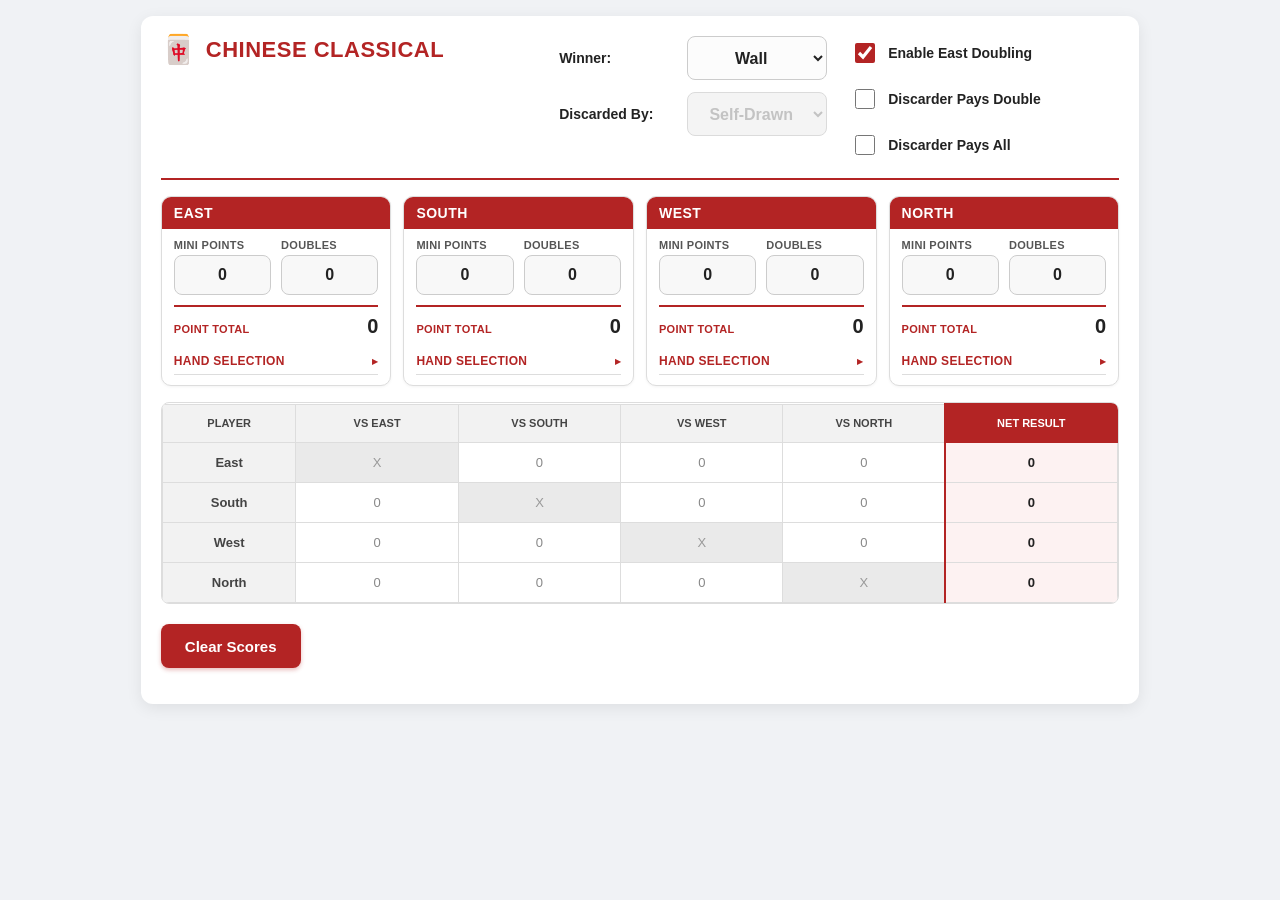
==== commit 2c497439: "Refine East doubling display and fix double-application bug - Show East x2/Limit badges and pre-doub" ====
--- a/chinese_classical_scoring_worksheet_dynamic.html
+++ b/chinese_classical_scoring_worksheet_dynamic.html
@@ -161,18 +161,25 @@
     }
 
     .seat-total {
+        border-top: 2px solid #b32424;
+        padding-top: 8px;
+    }
+    .seat-total-main {
         display: flex;
         justify-content: space-between;
         align-items: baseline;
-        border-top: 2px solid #b32424;
-        padding-top: 8px;
-    }
-    .seat-total span {
+    }
+    .seat-total-main > span {
         font-size: 11px;
         font-weight: bold;
         text-transform: uppercase;
         color: #b32424;
         letter-spacing: 0.3px;
+    }
+    .seat-total-value {
+        display: flex;
+        align-items: baseline;
+        gap: 6px;
     }
     .seat-total strong { font-size: 20px; color: #222; }
     .seat-total strong.capped { color: #b32424; }
@@ -214,6 +221,39 @@
         margin-bottom: 8px;
         overflow: hidden;
     }
+
+    .picker-label {
+        display: flex;
+        align-items: center;
+        gap: 8px;
+        flex: 1;
+        cursor: pointer;
+    }
+    .picker-label input[type="radio"],
+    .picker-label input[type="checkbox"] {
+        width: 16px;
+        height: 16px;
+        accent-color: #b32424;
+        flex-shrink: 0;
+        margin: 0;
+    }
+
+    .status-badge {
+        display: none;
+        font-size: 9px;
+        font-weight: 700;
+        color: #fff;
+        padding: 2px 5px;
+        border-radius: 4px;
+        vertical-align: middle;
+        letter-spacing: 0.3px;
+        text-transform: uppercase;
+    }
+    .status-badge.show { display: inline-block; }
+    .limit-badge { background: #b32424; }
+    .east-badge { background: #185fa5; }
+    .base-total { display: none; font-size: 13px; color: #888; }
+    .base-total.show { display: inline-block; }
     .hand-section-head {
         display: flex;
         align-items: center;
@@ -524,7 +564,7 @@
                     </select>
                 </div>
                 <div class="meta-item" id="discarded-by-container"><span style="white-space: nowrap">Discarded By:</span>
-                    <select class="meta-select" id="discarded-by" onchange="updateSeatTags(); calculateScores()" disabled>
+                    <select class="meta-select" id="discarded-by" onchange="updateSeatTags(); updateSelfDrawnWin()" disabled>
                     </select>
                 </div>
             </div>
@@ -612,12 +652,12 @@
         label: 'Limit Hands',
         winnerOnly: true,
         items: [
-            { name: 'Blessing of Earth',  type: 'limit', value: 150, max: 1 },
-            { name: 'Blessing of Heaven', type: 'limit', value: 300, max: 1 },
-            { name: 'Three Big Dragons',  type: 'limit', value: 300, max: 1 },
-            { name: 'Thirteen Orphans',   type: 'limit', value: 300, max: 1 },
-            { name: 'Four Big Winds',     type: 'limit', value: 300, max: 1 },
-            { name: 'Nine Gates',         type: 'limit', value: 300, max: 1 }
+            { name: 'Three Big Dragons',  type: 'limit', value: 300, max: 1, ui: 'checkbox', radioGroup: 'limit' },
+            { name: 'Thirteen Orphans',   type: 'limit', value: 300, max: 1, ui: 'checkbox', radioGroup: 'limit' },
+            { name: 'Four Big Winds',     type: 'limit', value: 300, max: 1, ui: 'checkbox', radioGroup: 'limit' },
+            { name: 'Nine Gates',         type: 'limit', value: 300, max: 1, ui: 'checkbox', radioGroup: 'limit' },
+            { name: 'Blessing of Heaven', type: 'limit', value: 300, max: 1, ui: 'checkbox', radioGroup: 'limit' },
+            { name: 'Blessing of Earth',  type: 'limit', value: 150, max: 1, ui: 'checkbox', radioGroup: 'limit' }
         ]
     },
     {
@@ -625,15 +665,15 @@
         label: 'Doubles',
         winnerOnly: false,
         items: [
-            { name: 'Dragon Pung or Kong',       type: 'dbl', value: 1, max: 3 },
-            { name: 'Seat Wind Pung or Kong',     type: 'dbl', value: 1, max: 1 },
-            { name: 'Round Wind Pung or Kong',    type: 'dbl', value: 1, max: 1 },
-            { name: 'Seat Flower and Season',     type: 'dbl', value: 1, max: 2 },
-            { name: 'Half Flush',                 type: 'dbl', value: 1, max: 1 },
-            { name: 'Pure Flush',                 type: 'dbl', value: 3, max: 1 },
-            { name: 'All Honors',                 type: 'dbl', value: 3, max: 1 },
-            { name: 'All Four Flowers',           type: 'dbl', value: 3, max: 1 },
-            { name: 'All Four Seasons',           type: 'dbl', value: 3, max: 1 }
+            { name: 'Dragon Pung or Kong',      type: 'dbl', value: 1, max: 3, ui: 'stepper' },
+            { name: 'Seat Wind Pung or Kong',   type: 'dbl', value: 1, max: 1, ui: 'checkbox' },
+            { name: 'Round Wind Pung or Kong',  type: 'dbl', value: 1, max: 1, ui: 'checkbox' },
+            { name: 'Seat Flower and Season',   type: 'dbl', value: 1, max: 1, ui: 'checkbox' },
+            { name: 'Half Flush',               type: 'dbl', value: 1, max: 1, ui: 'checkbox', radioGroup: 'flush' },
+            { name: 'Pure Flush',               type: 'dbl', value: 3, max: 1, ui: 'checkbox', radioGroup: 'flush' },
+            { name: 'All Honors',               type: 'dbl', value: 3, max: 1, ui: 'checkbox', radioGroup: 'flush' },
+            { name: 'All Four Flowers',         type: 'dbl', value: 3, max: 1, ui: 'checkbox' },
+            { name: 'All Four Seasons',         type: 'dbl', value: 3, max: 1, ui: 'checkbox' }
         ]
     },
     {
@@ -667,15 +707,15 @@
         label: 'Mini Points — Winner Only',
         winnerOnly: true,
         items: [
-            { name: 'Base Win',              type: 'pts', value: 20, max: 1 },
-            { name: 'Pinghu',                type: 'pts', value: 10, max: 1 },
-            { name: 'All Pungs',             type: 'pts', value: 10, max: 1 },
-            { name: 'Replacement Tile Win',  type: 'pts', value: 10, max: 1 },
-            { name: 'Last Tile Win',         type: 'pts', value: 10, max: 1 },
-            { name: 'Self-Drawn Win',        type: 'pts', value: 2,  max: 1 },
-            { name: 'Eyes Wait',             type: 'pts', value: 2,  max: 1 },
-            { name: 'Closed Wait',           type: 'pts', value: 2,  max: 1 },
-            { name: 'Edge Wait',             type: 'pts', value: 2,  max: 1 }
+            { name: 'Base Win',              type: 'pts', value: 20, max: 1, ui: 'auto' },
+            { name: 'Pinghu',                type: 'pts', value: 10, max: 1, ui: 'checkbox' },
+            { name: 'All Pungs',             type: 'pts', value: 10, max: 1, ui: 'checkbox' },
+            { name: 'Replacement Tile Win',  type: 'pts', value: 10, max: 1, ui: 'checkbox' },
+            { name: 'Last Tile Win',         type: 'pts', value: 10, max: 1, ui: 'checkbox' },
+            { name: 'Self-Drawn Win',        type: 'pts', value: 2,  max: 1, ui: 'auto' },
+            { name: 'Eyes Wait',             type: 'pts', value: 2,  max: 1, ui: 'checkbox', radioGroup: 'wait' },
+            { name: 'Closed Wait',           type: 'pts', value: 2,  max: 1, ui: 'checkbox', radioGroup: 'wait' },
+            { name: 'Edge Wait',             type: 'pts', value: 2,  max: 1, ui: 'checkbox', radioGroup: 'wait' }
         ]
     }
 ];
@@ -686,43 +726,62 @@
     html += `<div class="seat-scorer-head"><span>${seat}</span><span class="seat-tag" id="tag-${seat}"></span></div>`;
     html += `<div class="seat-body">`;
 
-    html += `<div class="hs-toggle" onclick="toggleHS(this)">Hand Selection</div>`;
-    html += `<div class="hs-content">`;
-
-    HAND_SECTIONS.forEach((section, si) => {
-        const woClass = section.winnerOnly ? ' winner-only-section' : '';
-        html += `<div class="hand-section${woClass}">`;
-        html += `<div class="hand-section-head" onclick="toggleSection(this)">${section.label}</div>`;
-        html += `<div class="hand-section-body">`;
-
-        section.items.forEach((item, ii) => {
-            const dataId = `${seat}-${si}-${ii}`;
-            const valLabel = item.type === 'dbl'
-                ? (item.value === 1 ? '1 dbl' : `${item.value} dbl`)
-                : `${item.value} pts`;
-            const suffix = item.max > 1 ? ' ea' : '';
-
-            html += `<div class="hand-row">`;
-            html += `<span class="hand-name">${item.name}</span>`;
-            html += `<span class="hand-val">${valLabel}${suffix}</span>`;
-            html += `<div class="qty-ctrl">`;
-            html += `<button class="qty-btn" onclick="adjQty('${dataId}',-1,${item.max})">−</button>`;
-            html += `<span class="qty-num" id="qty-${dataId}">0</span>`;
-            html += `<button class="qty-btn" onclick="adjQty('${dataId}',1,${item.max})">+</button>`;
-            html += `</div></div>`;
-        });
-
-        html += `</div></div>`;
-    });
-
-    html += `</div>`; // hs-content
-
     html += `<div class="summary-row">`;
     html += `<div class="summary-box"><label>Mini Points</label><div class="summary-val" id="sum-pts-${seat}">0</div></div>`;
     html += `<div class="summary-box"><label>Doubles</label><div class="summary-val" id="sum-dbl-${seat}">0</div></div>`;
     html += `</div>`;
 
-    html += `<div class="seat-total"><span>Point Total</span><strong id="total-${seat}">0</strong></div>`;
+    html += `<div class="seat-total">`;
+    html += `<div class="seat-total-main"><span>Point Total</span><div class="seat-total-value"><span class="status-badge east-badge" id="east-badge-${seat}">East x2</span><span class="status-badge limit-badge" id="limit-badge-${seat}">Limit</span><span class="base-total" id="base-total-${seat}"></span><strong id="total-${seat}">0</strong></div></div>`;
+    html += `</div>`;
+
+    html += `<div class="hs-toggle" onclick="toggleHS(this)">Hand Selection</div>`;
+    html += `<div class="hs-content">`;
+
+    HAND_SECTIONS.forEach((section, si) => {
+        const woClass = section.winnerOnly ? ' winner-only-section' : '';
+        html += `<div class="hand-section${woClass}" id="section-${seat}-${section.id}">`;
+        html += `<div class="hand-section-head" onclick="toggleSection(this)">${section.label}</div>`;
+        html += `<div class="hand-section-body">`;
+
+        {
+            section.items.forEach((item, ii) => {
+                const dataId = `${seat}-${si}-${ii}`;
+
+                if (item.ui === 'checkbox' || item.ui === 'auto') {
+                    const cbLabel = item.type === 'dbl'
+                        ? (item.value === 1 ? '1 dbl' : `${item.value} dbl`)
+                        : `${item.value} pts`;
+                    if (item.ui === 'auto') {
+                        html += `<div class="hand-row"><label class="picker-label"><input type="checkbox" id="chk-${dataId}" disabled><span class="hand-name">${item.name}</span><span class="hand-val">${cbLabel}</span></label></div>`;
+                        return;
+                    }
+                    const onchange = item.radioGroup
+                        ? `onExclusiveCheck('${seat}',${si},${ii},'${item.radioGroup}')`
+                        : `calculateScores()`;
+                    html += `<div class="hand-row"><label class="picker-label"><input type="checkbox" id="chk-${dataId}" onchange="${onchange}"><span class="hand-name">${item.name}</span><span class="hand-val">${cbLabel}</span></label></div>`;
+                    return;
+                }
+
+                const valLabel = item.type === 'dbl'
+                    ? (item.value === 1 ? '1 dbl' : `${item.value} dbl`)
+                    : `${item.value} pts`;
+                const suffix = item.max > 1 ? ' ea' : '';
+                html += `<div class="hand-row">`;
+                html += `<span class="hand-name">${item.name}</span>`;
+                html += `<span class="hand-val">${valLabel}${suffix}</span>`;
+                html += `<div class="qty-ctrl">`;
+                html += `<button class="qty-btn" onclick="adjQty('${dataId}',-1,${item.max})">−</button>`;
+                html += `<span class="qty-num" id="qty-${dataId}">0</span>`;
+                html += `<button class="qty-btn" onclick="adjQty('${dataId}',1,${item.max})">+</button>`;
+                html += `</div></div>`;
+            });
+        }
+
+        html += `</div></div>`;
+    });
+
+    html += `</div>`; // hs-content
     html += `</div></div>`;
 
     return html;
@@ -759,16 +818,27 @@
     let limitPts = 0;
     const winner = document.getElementById('winner-seat').value;
 
+    // Limit hand from exclusive checkboxes
+    HAND_SECTIONS[0].items.forEach((item, ii) => {
+        const el = document.getElementById(`chk-${seat}-0-${ii}`);
+        if (el && el.checked) limitPts = item.value;
+    });
+
     HAND_SECTIONS.forEach((section, si) => {
+        if (si === 0) return; // limit handled above
         if (section.winnerOnly && seat !== winner) return;
         section.items.forEach((item, ii) => {
-            const el = document.getElementById(`qty-${seat}-${si}-${ii}`);
-            if (!el) return;
-            const qty = parseInt(el.textContent) || 0;
+            let qty = 0;
+            if (item.ui === 'checkbox' || item.ui === 'auto') {
+                const el = document.getElementById(`chk-${seat}-${si}-${ii}`);
+                qty = el && el.checked ? 1 : 0;
+            } else {
+                const el = document.getElementById(`qty-${seat}-${si}-${ii}`);
+                qty = el ? (parseInt(el.textContent) || 0) : 0;
+            }
             if (qty === 0) return;
             if (item.type === 'pts') miniPts += item.value * qty;
             else if (item.type === 'dbl') doubles += item.value * qty;
-            else if (item.type === 'limit') limitPts += item.value * qty;
         });
     });
 
@@ -785,9 +855,9 @@
         ? limitPts + miniPts
         : miniPts * Math.pow(2, doubles);
 
-    const cap = (seat === 'EAST') ? 1000 : 500;
+    const cap = 500;
     const capped = total > cap;
-    return { total: Math.min(total, cap), capped };
+    return { total: Math.min(total, cap), rawTotal: total, capped, limitPts };
 }
 
 function updateWinnerScoringUI() {
@@ -802,6 +872,11 @@
             HAND_SECTIONS.forEach((section, si) => {
                 if (!section.winnerOnly) return;
                 section.items.forEach((item, ii) => {
+                    if (item.ui === 'checkbox' || item.ui === 'auto') {
+                        const el = document.getElementById(`chk-${seat}-${si}-${ii}`);
+                        if (el) el.checked = false;
+                        return;
+                    }
                     const el = document.getElementById(`qty-${seat}-${si}-${ii}`);
                     if (el) {
                         el.textContent = '0';
@@ -815,16 +890,23 @@
 
     // Auto-set Base Win for the winner (section 3, item 0)
     seats.forEach(seat => {
-        const el = document.getElementById(`qty-${seat}-3-0`);
+        const el = document.getElementById(`chk-${seat}-3-0`);
         if (!el) return;
-        if (seat === winner) {
-            el.textContent = '1';
-            el.classList.add('has-val');
-        } else {
-            el.textContent = '0';
-            el.classList.remove('has-val');
-        }
+        el.checked = (seat === winner);
     });
+
+    updateSelfDrawnWin();
+}
+
+function updateSelfDrawnWin() {
+    const winner = document.getElementById('winner-seat').value;
+    const discardedBy = document.getElementById('discarded-by').value;
+    seats.forEach(seat => {
+        const el = document.getElementById(`chk-${seat}-3-5`);
+        if (!el) return;
+        el.checked = (seat === winner && discardedBy === 'SELFDRAW');
+    });
+    calculateScores();
 }
 
 function updateSeatTags() {
@@ -873,6 +955,16 @@
     select.disabled = (winner === 'NONE');
 }
 
+function onExclusiveCheck(seat, si, ii, radioGroup) {
+    HAND_SECTIONS[si].items.forEach((item, idx) => {
+        if (idx !== ii && item.radioGroup === radioGroup) {
+            const el = document.getElementById(`chk-${seat}-${si}-${idx}`);
+            if (el) el.checked = false;
+        }
+    });
+    calculateScores();
+}
+
 function onDiscarderRuleChange(which) {
     if (which === 'double' && document.getElementById('rule-discarder-pays-double').checked) {
         document.getElementById('rule-discarder-pays-all').checked = false;
@@ -900,14 +992,57 @@
 
     const baseScores = {};
     seats.forEach(seat => {
-        const { total, capped } = computePointTotal(seat, winner);
+        const { total, rawTotal, capped, limitPts } = computePointTotal(seat, winner);
         baseScores[seat] = total;
+
+        // Item 1: limit hand hides doubles section
+        const doublesSection = document.getElementById(`section-${seat}-doubles`);
+        if (doublesSection) {
+            const hasLimit = limitPts > 0;
+            doublesSection.style.display = hasLimit ? 'none' : '';
+            if (hasLimit) {
+                HAND_SECTIONS[1].items.forEach((item, ii) => {
+                    if (item.ui === 'checkbox') {
+                        const el = document.getElementById(`chk-${seat}-1-${ii}`);
+                        if (el) el.checked = false;
+                    } else {
+                        const el = document.getElementById(`qty-${seat}-1-${ii}`);
+                        if (el) { el.textContent = '0'; el.classList.remove('has-val'); }
+                    }
+                });
+                document.getElementById(`sum-dbl-${seat}`).textContent = '0';
+            }
+        }
+
+
+        // Item 3: east doubling on displayed total
+        let displayTotal = total;
+        let realValue = rawTotal;
+        const cap = (seat === 'EAST' && eastDoublingEnabled) ? 1000 : 500;
+        const isEastDoubled = eastDoublingEnabled && seat === 'EAST' && winner === 'EAST';
+        if (isEastDoubled) {
+            displayTotal = Math.min(total * 2, cap);
+            realValue = rawTotal * 2;
+        }
+        const displayCapped = capped || displayTotal >= cap;
 
         const totalEl = document.getElementById(`total-${seat}`);
         if (totalEl) {
-            totalEl.innerText = total;
-            totalEl.classList.toggle('capped', capped);
-            totalEl.title = capped ? 'Capped at the point limit' : '';
+            totalEl.innerText = displayTotal;
+            totalEl.classList.toggle('capped', displayCapped);
+            totalEl.title = displayCapped ? 'Capped at the point limit' : '';
+        }
+
+        const eastBadge = document.getElementById(`east-badge-${seat}`);
+        if (eastBadge) eastBadge.classList.toggle('show', isEastDoubled);
+
+        const limitBadge = document.getElementById(`limit-badge-${seat}`);
+        if (limitBadge) limitBadge.classList.toggle('show', displayCapped);
+
+        const baseTotalEl = document.getElementById(`base-total-${seat}`);
+        if (baseTotalEl) {
+            baseTotalEl.textContent = realValue.toLocaleString('en-US');
+            baseTotalEl.classList.toggle('show', displayCapped);
         }
     });
 
@@ -1017,10 +1152,12 @@
     seats.forEach(seat => {
         HAND_SECTIONS.forEach((section, si) => {
             section.items.forEach((item, ii) => {
-                const el = document.getElementById(`qty-${seat}-${si}-${ii}`);
-                if (el) {
-                    el.textContent = '0';
-                    el.classList.remove('has-val');
+                if (item.ui === 'checkbox' || item.ui === 'auto') {
+                    const el = document.getElementById(`chk-${seat}-${si}-${ii}`);
+                    if (el) el.checked = false;
+                } else {
+                    const el = document.getElementById(`qty-${seat}-${si}-${ii}`);
+                    if (el) { el.textContent = '0'; el.classList.remove('has-val'); }
                 }
             });
         });
